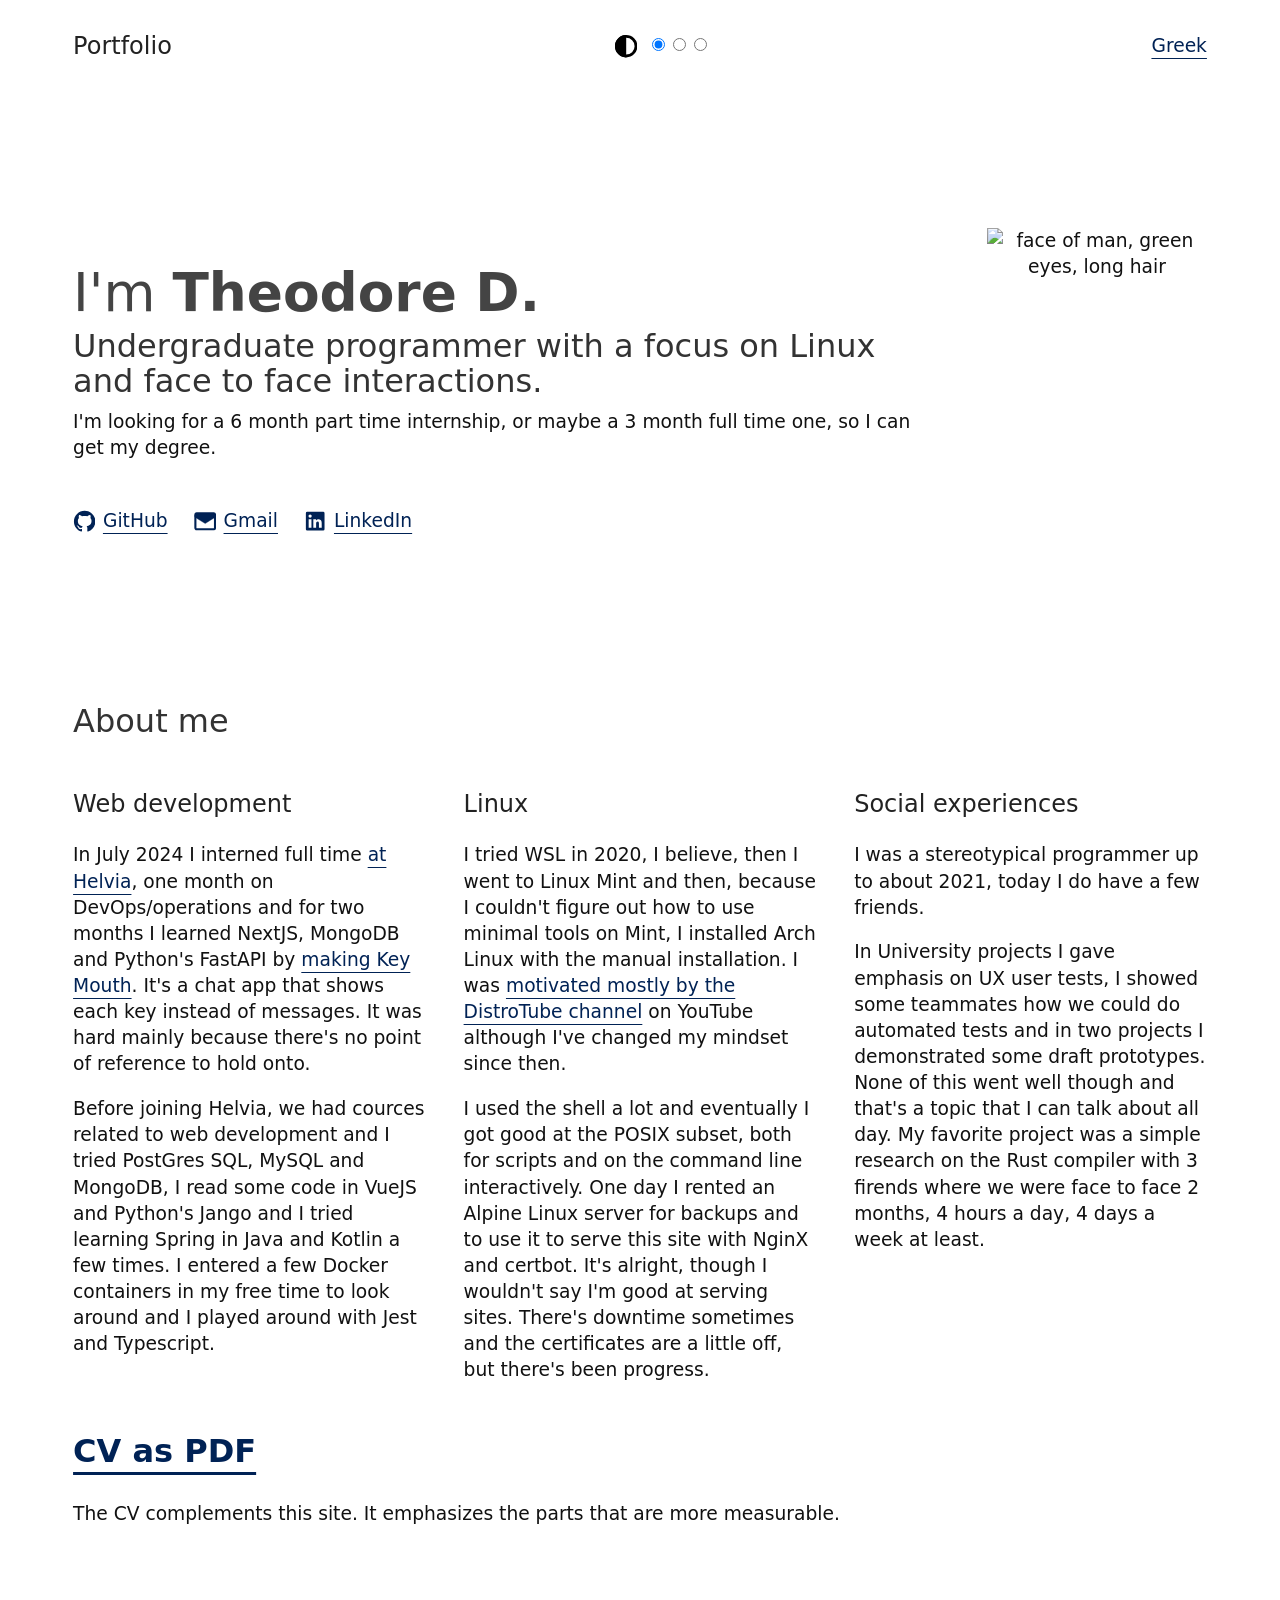
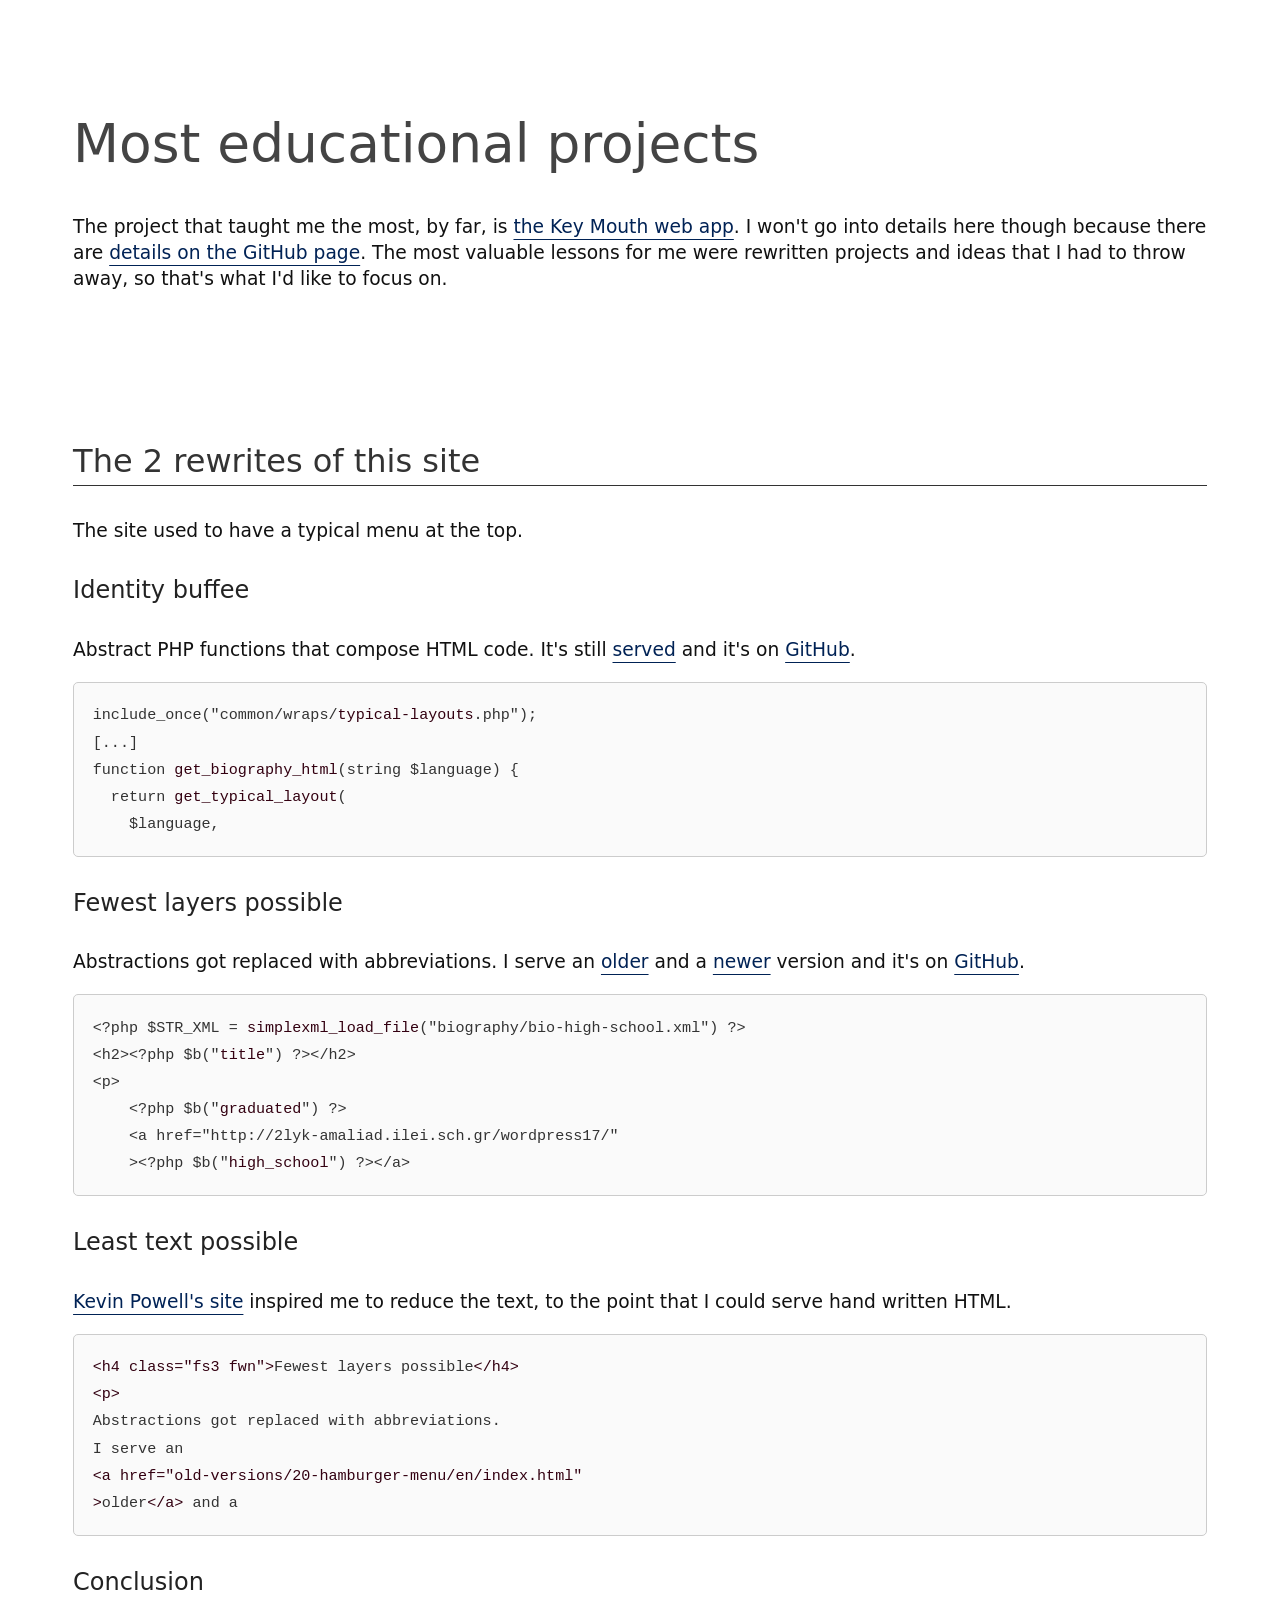
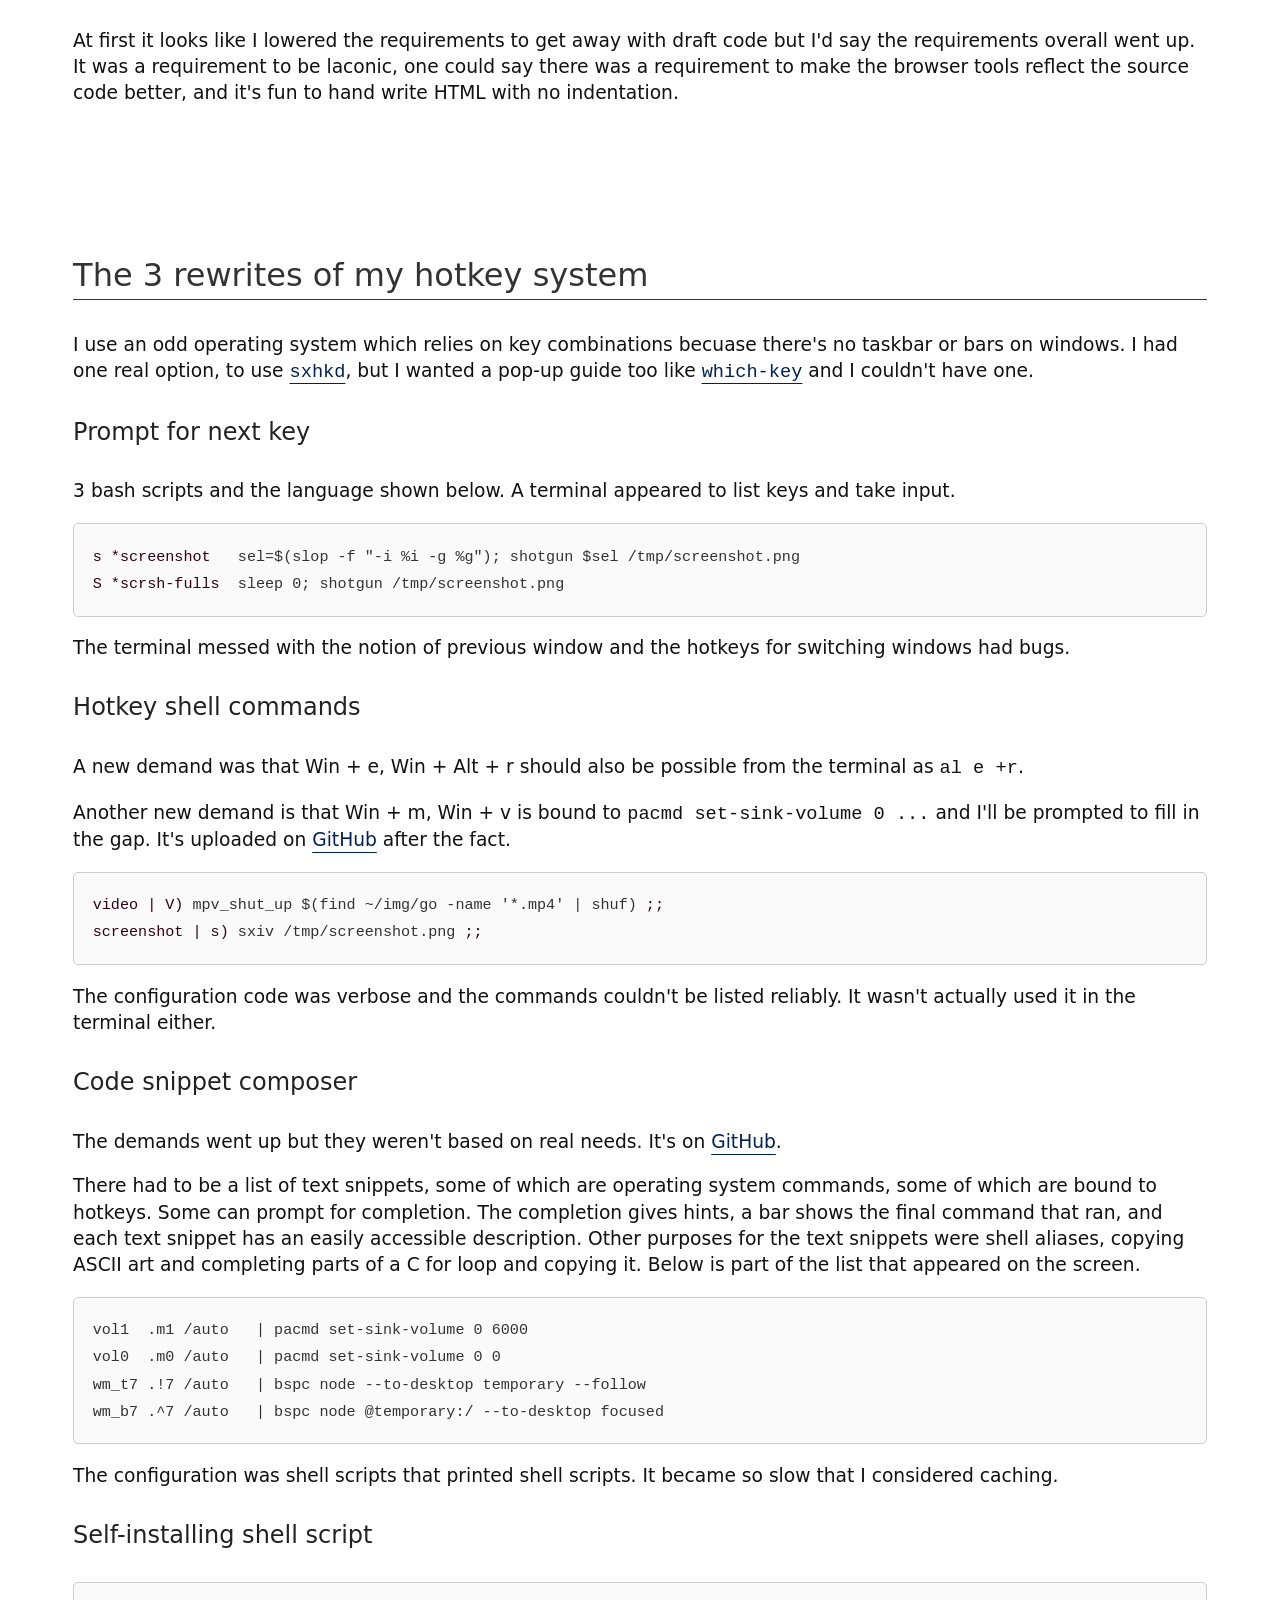
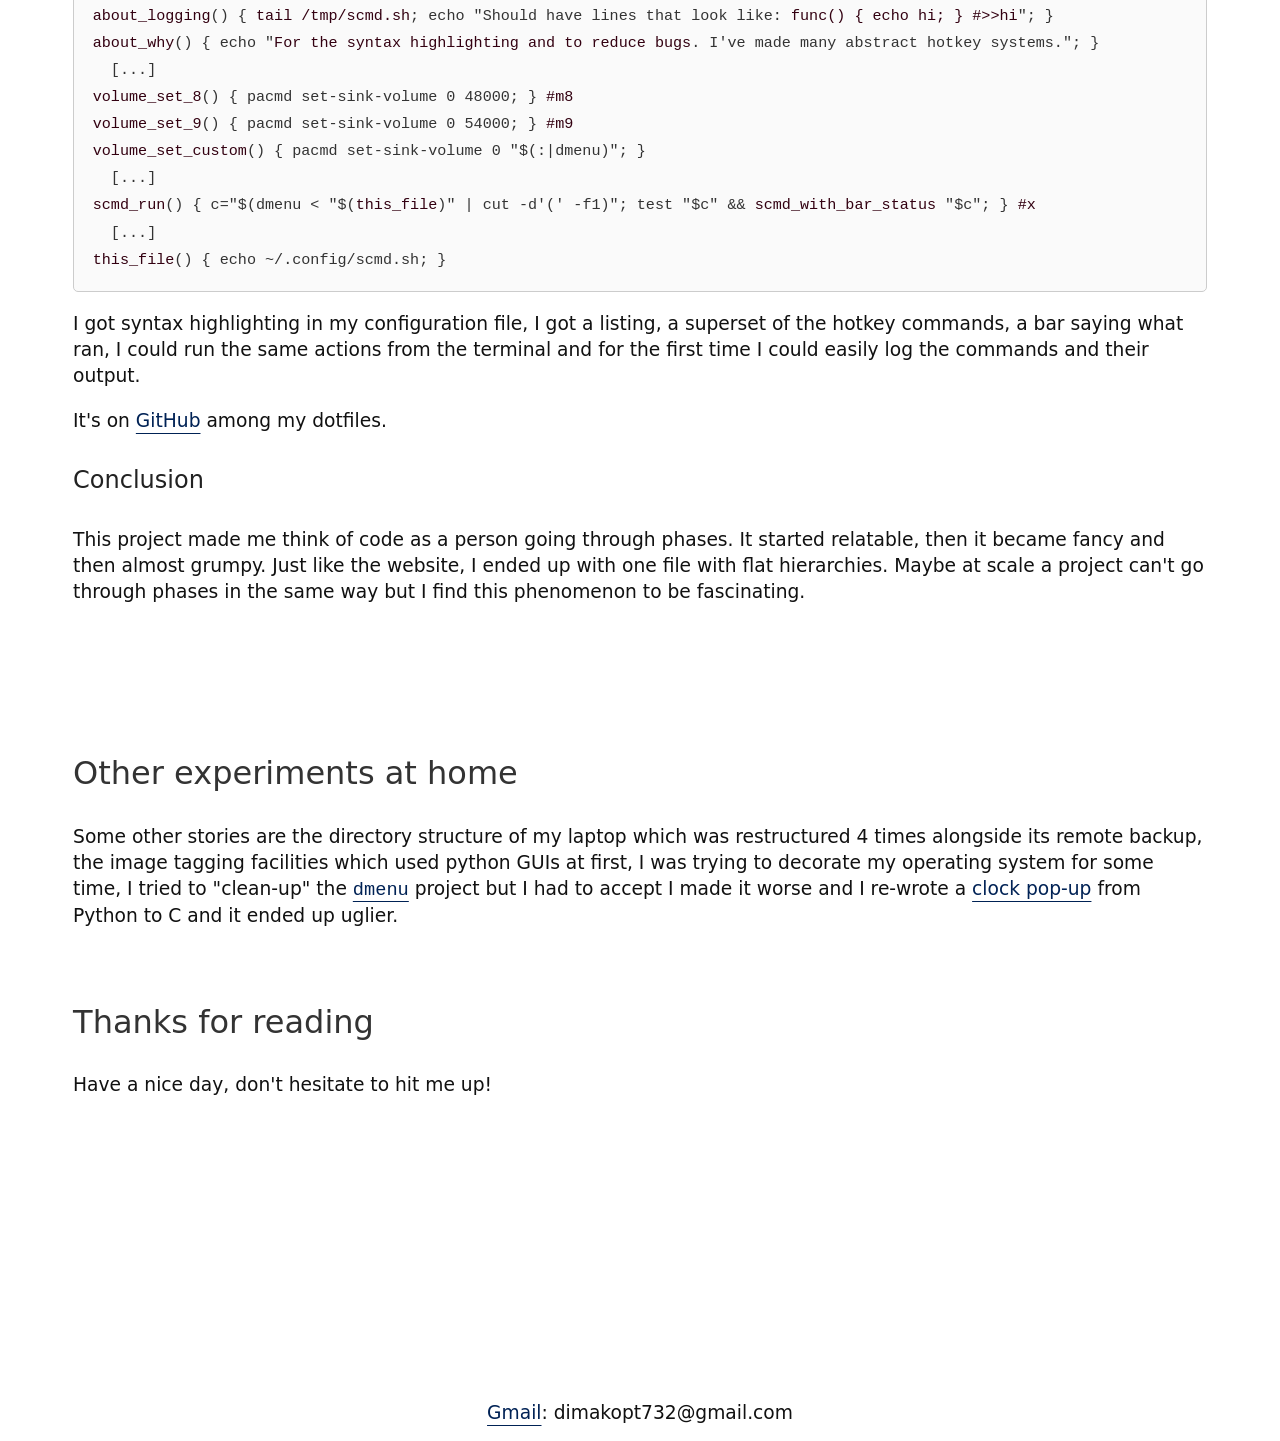
==== index.html @ fb4aef75 "dark theme is gray again" ====
<!DOCTYPE HTML>
<html lang="en">
<head>
<title>Theodoros Dimakopoulos</title>
<meta name="description" content="Biography and portfolio overview, for employers">
<meta name="viewport" content="width=device-width, initial-scale=1">
<meta charset="UTF-8">
<meta name="robots" content="index, follow">
<link rel="icon" href="favicon.ico">
<script>
function initColorScheme() {
    const prefersDark = window.matchMedia('(prefers-color-scheme: dark)').matches;
    const prefersContr = window.matchMedia('(prefers-contrast: more)').matches;
    const preferredNow = prefersDark ? (prefersContr ? "contr" : "dark") : "light";

    const lastPreferred = localStorage.getItem("portfolioColorSchemeLastPreferred");
    const last = localStorage.getItem("portfolioColorSchemeLastUsed")
    localStorage.setItem("portfolioColorSchemeLastPreferred", preferredNow);

    if (lastPreferred === preferredNow && last)
        setColorScheme(last);
    else
        setColorScheme(preferredNow);
}

initColorScheme();

function setColorScheme(value) {
    const binary = value === "contr" ? "dark" : value;
    document.querySelector("html").style.colorScheme = binary;
    document.querySelector("html").setAttribute("data-sch", value);
    localStorage.setItem("portfolioColorSchemeLastUsed", value);
}
</script>
<style>
:root { color-scheme: light dark; }

[data-sch=light] .bg { background-color: #fff; }
[data-sch=light] a { color: #025; }
[data-sch=light] a:visited { color: #302; }
[data-sch=light] .fs1 { color: #000; }
[data-sch=light] .fs2 { color: #111; }
[data-sch=light] .fs3 { color: #222; }
[data-sch=light] .fs4 { color: #333; }
[data-sch=light] .fs5 { color: #444; }

[data-sch=contr] .bg { background-color: #000; }
[data-sch=contr] a { color: #ff0; }
[data-sch=contr] a:visited { color: #ffa; }

.bg { background-color: #333; }
a { color: #bcf; }
a:visited { color: #dcd; }
.fs1 { color: #eee; }
.fs2 { color: #ddd; }
.fs3 { color: #ccc; }
.fs4 { color: #bbb; }
.fs5 { color: #bbb; }

[data-sch=light] .code1 b { color: #301; }
[data-sch=light] .code1 {
    background-color: #fafafa;
    border: 1px solid #ccc;
    color: #333;
}

[data-sch=contr] .code1 b { color: #ff0; }
[data-sch=contr] .code1 {
    background-color: #000;
    border: 1px solid #777;
    color: #fff;
}

.code1 b { color: #da8; }
.code1 {
    background-color: #282828;
    border: 1px solid #444;
    color: #ccc;
}

body { font-family: system-ui,sans-serif; margin: 0; }
a { text-underline-offset: 0.3em; }
pre { overflow: scroll; padding: 1em; border-radius: 5px; }
pre > code { font-size: 0.4cm; }
pre b { font-weight: normal; }
code { font-family: source-code-pro-regular,monospace; }
pre b { font-family: source-code-pro-semibold,monospace; }
@font-face {
    font-family: source-code-pro-regular;
    src: url(r/source-code-pro-regular.otf);
}
@font-face {
    font-family: source-code-pro-semibold;
    src: url(r/source-code-pro-semibold.otf);
}
.ls1 { display: flex; flex-wrap: wrap; column-gap: 1.4em; padding: 0; }
.ls1 > li { list-style: none; }
.ls1 > li > a { display: flex; align-items: center; gap: 0.4em; padding: 1em 0; }
fieldset { border: none; padding: 0; margin: 0; }
fieldset legend { float: left; }
fieldset label, fieldset input { padding: 1em 0; cursor: pointer; }
.column { margin: 0 auto; max-width: 30cm; padding: 0 1rem; }
.fs1 { font-size: 12pt; line-height: 1.4em; }
.fs2 { font-size: 14pt; line-height: 1.4em; }
.fs3 { font-size: 18pt; line-height: 1.2em; }
.fs4 { font-size: 24pt; line-height: 1.1em; }
.fs5 { font-size: 32pt; line-height: 1em; }
.fwn { font-weight: normal; }
.picstretch { display: block; text-align: center; }
.flex { display: flex; }
.w100p { width: min(12cm, 100%); }
.flexac { display: flex; align-items: center; }
.flexjc { display: flex; justify-content: center; }
.flexw { flex-wrap: wrap; }
.spc { justify-content: space-between; }
.m20 { margin: 0.6rem 0; }
.m30 { margin: 1rem 0; }
.ml2 { margin-left: 0.2em; }
.ml3 { margin-left: 0.5em; }
.ml4 { margin-left: 1em; }
.ml5 { margin-left: 4em; }
.mt1 { margin-top: 1.4cm; }
.mt2 { margin-top: 1.8cm; }
.mt3 { margin-top: 2.2cm; }
.mt4 { margin-top: 2.6cm; }
.mt5 { margin-top: 3.0cm; }
.p20 { padding: 1rem 0; }
.p30 { padding: 2rem 0; }
.pl3 { padding-left: 1em; }
.pl4 { padding-left: 2em; }
.pt2 { padding-top: 1rem; }
.gap3 { column-gap: 1cm; }
.gap4 { column-gap: 2cm; }
@media (min-width: 20cm) {
    .wide-flex { display: flex; }
    .wide-fix-size { width: min(10cm, 40vw); }
    .wide-pb { padding-bottom: 1cm; }
    .fs5 { font-size: 40pt; line-height: 1em; }
    .mt1 { margin-top: 2cm; }
    .mt2 { margin-top: 3cm; }
    .mt3 { margin-top: 4cm; }
    .mt4 { margin-top: 5cm; }
    .mt5 { margin-top: 8cm; }
}
.cards1 {
    display: grid;
    grid-template-columns: repeat(auto-fit, minmax(min(100%, 8cm), 1fr));
}
.bdb2 { border-bottom: 1px solid; padding-bottom: 0.2em; }
</style>
</head>
<body class="bg fs2">
<header class="column flexac flexw gap3 spc pt2 wide-pb">
<h1 class="fs3 fwn">
Portfolio
</h1>
<fieldset class="fs1">
<legend class="flexac">
<svg
role="img"
aria-label="Theme"
width="1.4em"
height="1.4em"
viewBox="0 0 16 16"
version="1.1"
id="svg1">
<g>
<circle
style="fill:none;stroke:currentColor;stroke-width:2;stroke-linejoin:round"
cy="8" cx="8" r="7" />
<path
d="m 8,16 a 8,8 0 0 1 -6.9282032,-4 8,8 0 0 1 0,-8 A 8,8 0 0 1 8,0"
fill="currentColor"/>
</g>
</svg>
</legend>
<input
type="radio" name="theme" value="light" id="theme-light" title="Light theme" class="ml4"
><input
 type="radio" name="theme" value="dark" id="theme-dark" title="Dark theme"
 ><input
  type="radio" name="theme" value="contr" id="theme-contr" title="High contrast theme"
  >
<script>
  let q = "input[type=radio][name=theme]"
  const themeRadios = document.querySelectorAll(q);
  const sch = document.querySelector("html").getAttribute("data-sch");
  for (let r of themeRadios) {
      const v = r.getAttribute("value")
      if (v == sch) r.checked = true;
      r.onchange = function(_) {setColorScheme(v)}
  }
</script>
</fieldset>
<a class="p20" href="index-el.html">Greek</a>
</header>
<main class="column">
<div class="wide-flex gap4">
<section>
<h2 class="fs5 fwn m20 mt3">
I'm
<strong>Theodore D.</strong>
</h2>
<p class="fs4 m20">
Undergraduate programmer with a focus on
Linux and face to face interactions.
</p>
<p class="m20">
I'm looking for a 6 month part time internship,
or maybe a 3 month full time one,
so I can get my degree.
</p>
</section>
<picture class="picstretch mt2">
<source
srcset="r/face-512x512-lossless-1-compr-4.webp"
type="image/webp">
<img
class="w100p wide-fix-size"
src="r/face-512x512.png"
alt="face of man, green eyes, long hair"
>
</picture>
</div>
<ul class="fs2 ls1">

<li>
<a href="https://github.com/TheodoreAlenas/">
<svg
aria-hidden="true"
viewBox="0 0 24 24"
version="1.1"
width="1.2em"
height="1.2em"
fill="currentColor"
>
    <path d="M12.5.75C6.146.75 1 5.896 1 12.25c0 5.089 3.292 9.387 7.863 10.91.575.101.79-.244.79-.546 0-.273-.014-1.178-.014-2.142-2.889.532-3.636-.704-3.866-1.35-.13-.331-.69-1.352-1.18-1.625-.402-.216-.977-.748-.014-.762.906-.014 1.553.834 1.769 1.179 1.035 1.74 2.688 1.25 3.349.948.1-.747.402-1.25.733-1.538-2.559-.287-5.232-1.279-5.232-5.678 0-1.25.445-2.285 1.178-3.09-.115-.288-.517-1.467.115-3.048 0 0 .963-.302 3.163 1.179.92-.259 1.897-.388 2.875-.388.977 0 1.955.13 2.875.388 2.2-1.495 3.162-1.179 3.162-1.179.633 1.581.23 2.76.115 3.048.733.805 1.179 1.825 1.179 3.09 0 4.413-2.688 5.39-5.247 5.678.417.36.776 1.05.776 2.128 0 1.538-.014 2.774-.014 3.162 0 .302.216.662.79.547C20.709 21.637 24 17.324 24 12.25 24 5.896 18.854.75 12.5.75Z"></path>
</svg>
GitHub
</a>
</li>

<li>
<a href="mailto:dimakopt732@gmail.com">
<svg
aria-hidden="true"
viewBox="0 0 460.8 460.8"
width="1.2em"
height="1.2em"
>
<defs/>
<rect id="shape0" transform="translate(28.5495652173912, 66.1147826086956)" fill="none" stroke="currentColor" stroke-width="43.2" stroke-linecap="square" stroke-linejoin="bevel" width="403.700869565217" height="330.073043478261" rx="25.6488771266541" ry="33.3384813145267"/><path id="shape1" transform="translate(20.0347826086957, 77.1339130434782)" fill="currentColor" fill-rule="evenodd" stroke="currentColor" stroke-width="7.2" stroke-linecap="square" stroke-linejoin="bevel" d="M1.50261 72.0311L210.365 202.852L417.224 70.4421L417.725 21.1856L394.685 0L26.0452 0L0 19.5967Z"/>
</svg>
Gmail
</a>
</li>

<li>
<a href="https://www.linkedin.com/in/theodoros-dimakopoulos-726ba1289/">
<svg
aria-hidden="true"
viewBox="0 0 24 24"
fill="currentColor"
width="1.2em"
height="1.2em"
>
<path d="M20.5 2h-17A1.5 1.5 0 002 3.5v17A1.5 1.5 0 003.5 22h17a1.5 1.5 0 001.5-1.5v-17A1.5 1.5 0 0020.5 2zM8 19H5v-9h3zM6.5 8.25A1.75 1.75 0 118.3 6.5a1.78 1.78 0 01-1.8 1.75zM19 19h-3v-4.74c0-1.42-.6-1.93-1.38-1.93A1.74 1.74 0 0013 14.19a.66.66 0 000 .14V19h-3v-9h2.9v1.3a3.11 3.11 0 012.7-1.4c1.55 0 3.36.86 3.36 3.66z"></path>
</svg>
LinkedIn
</a>
</li>

</ul>
<h2 class="mt3 fs4 fwn"
>About me</h2>
<div class="cards1 gap3">
<section>
<h3 class="fs3 fwn">Web development</h3>
<p>
In July 2024 I interned full time
<a href="https://helvia.ai/">
at Helvia</a>,
one month on DevOps/operations and for two months
I learned NextJS, MongoDB and Python's FastAPI by
<a href="https://theodoros-d-alenas.site/key-mouth/"
>making Key Mouth</a>.
It's a chat app that shows each key instead of messages.
It was hard mainly because there's no point of reference to hold onto.
</p>
<p>
Before joining Helvia, we had cources related to web development and
I tried PostGres SQL, MySQL and MongoDB,
I read some code in VueJS and Python's Jango and
I tried learning Spring in Java and Kotlin a few times.
I entered a few Docker containers in my free time to look around
and I played around with Jest and Typescript.
</p>
</section>
<section>
<h3 class="fs3 fwn">Linux</h3>
<p>
I tried WSL in 2020, I believe,
then I went to Linux Mint and then,
because I couldn't figure out how to use minimal tools on Mint,
I installed Arch Linux with the manual installation.
I was
<a href="https://www.youtube.com/@DistroTube"
>motivated mostly by the DistroTube channel</a>
on YouTube
although I've changed my mindset since then.
</p>
<p>
I used the shell a lot and eventually I got good at
the POSIX subset, both for scripts and on the command line interactively.
One day I rented an Alpine Linux server
for backups and to use it to serve this site with NginX and certbot.
It's alright, though I wouldn't say I'm good at serving sites.
There's downtime sometimes and
the certificates are a little off,
but there's been progress.
</p>
</section>
<section>
<h3 class="fs3 fwn">Social experiences</h3>
<p>
I was a stereotypical programmer up to about 2021,
today I do have a few friends.
</p>
<p>
In University projects
I gave emphasis on UX user tests,
I showed some teammates how we could do automated tests
and in two projects I demonstrated some draft prototypes.
None of this went well though and that's a topic that
I can talk about all day.
My favorite project was a simple research on the Rust compiler
with 3 firends where we were face to face
2 months, 4 hours a day, 4 days a week at least.
</p>
</section>
</div>

<h3 class="fs4 fwn">
<a href="r/cv-2024-10-10.pdf" style="font-weight: bold"
>CV as PDF</a>
</h3>
<p>
The CV complements this site.
It emphasizes the parts that are more measurable.
</p>


<h2 class="fs5 fwn mt4">Most educational projects</h2>
<p>
The project that taught me the most, by far, is
<a href="https://theodoros-d-alenas.site/key-mouth/"
>the Key Mouth web app</a>.
I won't go into details here though because there are
<a href="https://github.com/TheodoreAlenas/key-mouth"
>details on the GitHub page</a>.
The most valuable lessons for me were rewritten projects
and ideas that I had to throw away, so that's what I'd like to focus on.
</p>
<h3 class="fs4 fwn bdb2 mt3">The 2 rewrites of this site</h3>
<p>
The site used to have a typical menu at the top.
</p>
<h4 class="fs3 fwn">Identity buffee</h4>
<p>
Abstract PHP functions that compose HTML code.
It's still <a href="old-versions/13-before-abandoning/en/index.html"
>served</a> and it's on
<a href="https://github.com/TheodoreAlenas/personal-website-1/"
>GitHub</a>.
</p>
<pre class="code1"><code>include_once(&quot;common/wraps/<b>typical-layouts</b>.php&quot;);
[...]
function <b>get_biography_html</b>(string $language) &lbrace;
  return <b>get_typical_layout</b>&lpar;
    $language,</code></pre>

<h4 class="fs3 fwn">Fewest layers possible</h4>
<p>
Abstractions got replaced with abbreviations.
I serve an
<a href="old-versions/20-hamburger-menu/en/index.html"
>older</a> and a
<a href="old-versions/21-blue-mountains-many-themes/en/index.html"
>newer</a> version
and it's on
<a href="https://github.com/TheodoreAlenas/personal-website-2/"
>GitHub</a>.
</p>
<pre class="code1"><code>&lt;?php $STR_XML = <b>simplexml_load_file</b>(&quot;biography/bio-high-school.xml&quot;) ?&gt;
&lt;h2&gt;&lt;?php $b(&quot;<b>title</b>&quot;) ?&gt;&lt;/h2&gt;
&lt;p&gt;
    &lt;?php $b(&quot;<b>graduated</b>&quot;) ?&gt;
    &lt;a href=&quot;http://2lyk-amaliad.ilei.sch.gr/wordpress17/&quot;
    &gt;&lt;?php $b(&quot;<b>high_school</b>&quot;) ?&gt;&lt;/a&gt;</code></pre>
<h4 class="fs3 fwn">Least text possible</h4>
<p>
<a href="https://www.kevinpowell.co/">Kevin Powell's site</a>
inspired me to reduce the text,
to the point that I could serve hand written HTML.
</p>
<pre class="code1"><code><b>&lt;h4 class=&quot;fs3 fwn&quot;&gt;</b>Fewest layers possible<b>&lt;/h4&gt;</b>
<b>&lt;p&gt;</b>
Abstractions got replaced with abbreviations.
I serve an
<b>&lt;a href=&quot;old-versions/20-hamburger-menu/en/index.html&quot;
&gt;</b>older<b>&lt;/a&gt;</b> and a</code></pre>
<h4 class="fs3 fwn">Conclusion</h4>
<p>
At first it looks like I lowered the requirements to get away with draft code
but I'd say the requirements overall went up.
It was a requirement to be laconic,
one could say there was a requirement to
make the browser tools reflect the source code better,
and it's fun to hand write HTML with no indentation.
</p>
<h3 class="fs4 fwn bdb2 mt3">The 3 rewrites of my hotkey system</h4>
<p>
I use an odd operating system which relies on key combinations
becuase there's no taskbar or bars on windows.
I had one real option, to use
<a href="https://github.com/baskerville/sxhkd"><code>sxhkd</code></a>,
but I wanted a pop-up guide too like
<a href="https://github.com/folke/which-key.nvim"><code>which-key</code></a>
and I couldn't have one.
</p>
<h4 class="fs3 fwn">Prompt for next key</h4>
<p>
3 bash scripts and the language shown below.
A terminal appeared to list keys and take input.
</p>
<pre class="code1"><code><b>s *screenshot</b>   sel=$(slop -f &quot;-i %i -g %g&quot;); shotgun $sel /tmp/screenshot.png
<b>S *scrsh-fulls</b>  sleep 0; shotgun /tmp/screenshot.png</code></pre>
<p>
The terminal messed with the notion of previous window
and the hotkeys for switching windows had bugs.
</p>
<h4 class="fs3 fwn">Hotkey shell commands</h4>
<p>
A new demand was that
Win + e, Win + Alt + r
should also be possible from the terminal as
<code>al e +r</code>.
</p>
<p>
Another new demand is that Win + m, Win + v
is bound to <code>pacmd set-sink-volume 0 ...</code>
and I'll be prompted to fill in the gap.
It's uploaded on
<a href="https://github.com/TheodoreAlenas/hotkey-system-2-alk"
>GitHub</a> after the fact.
</p>
<pre class="code1"><code><b>video | V)</b> mpv_shut_up $(find ~/img/go -name '*.mp4' | shuf) <b>;;</b>
<b>screenshot | s)</b> sxiv /tmp/screenshot.png <b>;;</b></code></pre>
<p>
The configuration code was verbose
and the commands couldn't be listed reliably.
It wasn't actually used it in the terminal either.
</p>
<h4 class="fs3 fwn">Code snippet composer</h4>
<p>
The demands went up
but they weren't based on real needs.
It's on
<a href="https://github.com/TheodoreAlenas/alsnip/blob/main/example-config/reset.sh"
>GitHub</a>.
</p>
<p>
There had to be a list of text snippets,
some of which are operating system commands,
some of which are bound to hotkeys.
Some can prompt for completion.
The completion gives hints,
a bar shows the final command that ran,
and each text snippet has an easily accessible description.
Other purposes for the text snippets were shell aliases,
copying ASCII art and
completing parts of a C for loop and copying it.
Below is part of the list that appeared on the screen.
</p>
<pre class="code1"><code>vol1  .m1 /auto   | pacmd set-sink-volume 0 6000
vol0  .m0 /auto   | pacmd set-sink-volume 0 0
wm_t7 .!7 /auto   | bspc node --to-desktop temporary --follow
wm_b7 .^7 /auto   | bspc node @temporary:/ --to-desktop focused</code></pre>
<p>
The configuration was shell scripts that printed shell scripts.
It became so slow that I considered caching.
</p>
<h4 class="fs3 fwn">Self-installing shell script</h4>
<pre class="code1"><code><b>about_logging</b>() { <b>tail /tmp/scmd.sh</b>; echo &quot;Should have lines that look like: <b>func() { echo hi; } #>>hi</b>&quot;; }
<b>about_why</b>() { echo &quot;<b>For the syntax highlighting and to reduce bugs</b>. I've made many abstract hotkey systems.&quot;; }
  [...]
<b>volume_set_8</b>() { pacmd set-sink-volume 0 48000; } <b>#m8</b>
<b>volume_set_9</b>() { pacmd set-sink-volume 0 54000; } <b>#m9</b>
<b>volume_set_custom</b>() { pacmd set-sink-volume 0 &quot;$(:|dmenu)&quot;; }
  [...]
<b>scmd_run</b>() &lbrace; c=&quot;$(dmenu &lt; &quot;$(<b>this_file</b>)&quot; | cut -d&#039;(&#039; -f1)&quot;; test &quot;$c&quot; &amp;&amp; <b>scmd_with_bar_status</b> &quot;$c&quot;; &rbrace; <b>#x</b>
  [...]
<b>this_file</b>() { echo ~/.config/scmd.sh; }</code></pre>
<p>
I got syntax highlighting in my configuration file,
I got a listing, a superset of the hotkey commands,
a bar saying what ran,
I could run the same actions from the terminal
and for the first time I could easily log the commands and their output.
</p>
<p>
It's on
<a href="https://github.com/TheodoreAlenas/dotfiles/blob/main/scmd.sh"
>GitHub</a>
among my dotfiles.
</p>
<h4 class="fs3 fwn">Conclusion</h4>
<p>
This project made me think of code as a person going through phases.
It started relatable, then it became fancy and then almost grumpy.
Just like the website, I ended up with one file with flat hierarchies.
Maybe at scale a project can't go through phases in the same way
but I find this phenomenon to be fascinating.
</p>
<h3 class="fs4 fwn mt3">Other experiments at home</h4>
<p>
Some other stories are
the directory structure of my laptop
which was restructured 4 times alongside its remote backup,
the image tagging facilities which used python GUIs at first,
I was trying to decorate my operating system for some time,
I tried to &quot;clean-up&quot; the
<a href="https://tools.suckless.org/dmenu/"><code>dmenu</code></a>
project but I had to accept I made it worse and I re-wrote a
<a href="https://github.com/TheodoreAlenas/"
>clock pop-up</a>
from Python to C and it ended up uglier.
</p>
<h3 class="fs4 fwn mt1">Thanks for reading</h3>
<p>
Have a nice day, don't hesitate to hit me up!
</p>
<p class="mt5" style="text-align: center">
<a href="mailto:dimakopt732@gmail.com"
>Gmail</a>: dimakopt732@gmail.com
</p>
</main>
</body>
</html>
<!--
    Copyright (c) 2024 Dimakopoulos Theodoros <dimakopt732@gmail.com>

    Permission is hereby granted, free of charge, to any person obtaining a copy
    of this software and associated documentation files (the "Software"), to deal
    in the Software without restriction, including without limitation the rights
    to use, copy, modify, merge, publish, distribute, sublicense, and/or sell
    copies of the Software, and to permit persons to whom the Software is
    furnished to do so, subject to the following conditions:

    The above copyright notice and this permission notice shall be included in all
    copies or substantial portions of the Software.

    THE SOFTWARE IS PROVIDED "AS IS", WITHOUT WARRANTY OF ANY KIND, EXPRESS OR
    IMPLIED, INCLUDING BUT NOT LIMITED TO THE WARRANTIES OF MERCHANTABILITY,
    FITNESS FOR A PARTICULAR PURPOSE AND NONINFRINGEMENT. IN NO EVENT SHALL THE
    AUTHORS OR COPYRIGHT HOLDERS BE LIABLE FOR ANY CLAIM, DAMAGES OR OTHER
    LIABILITY, WHETHER IN AN ACTION OF CONTRACT, TORT OR OTHERWISE, ARISING FROM,
    OUT OF OR IN CONNECTION WITH THE SOFTWARE OR THE USE OR OTHER DEALINGS IN THE
    SOFTWARE.
-->
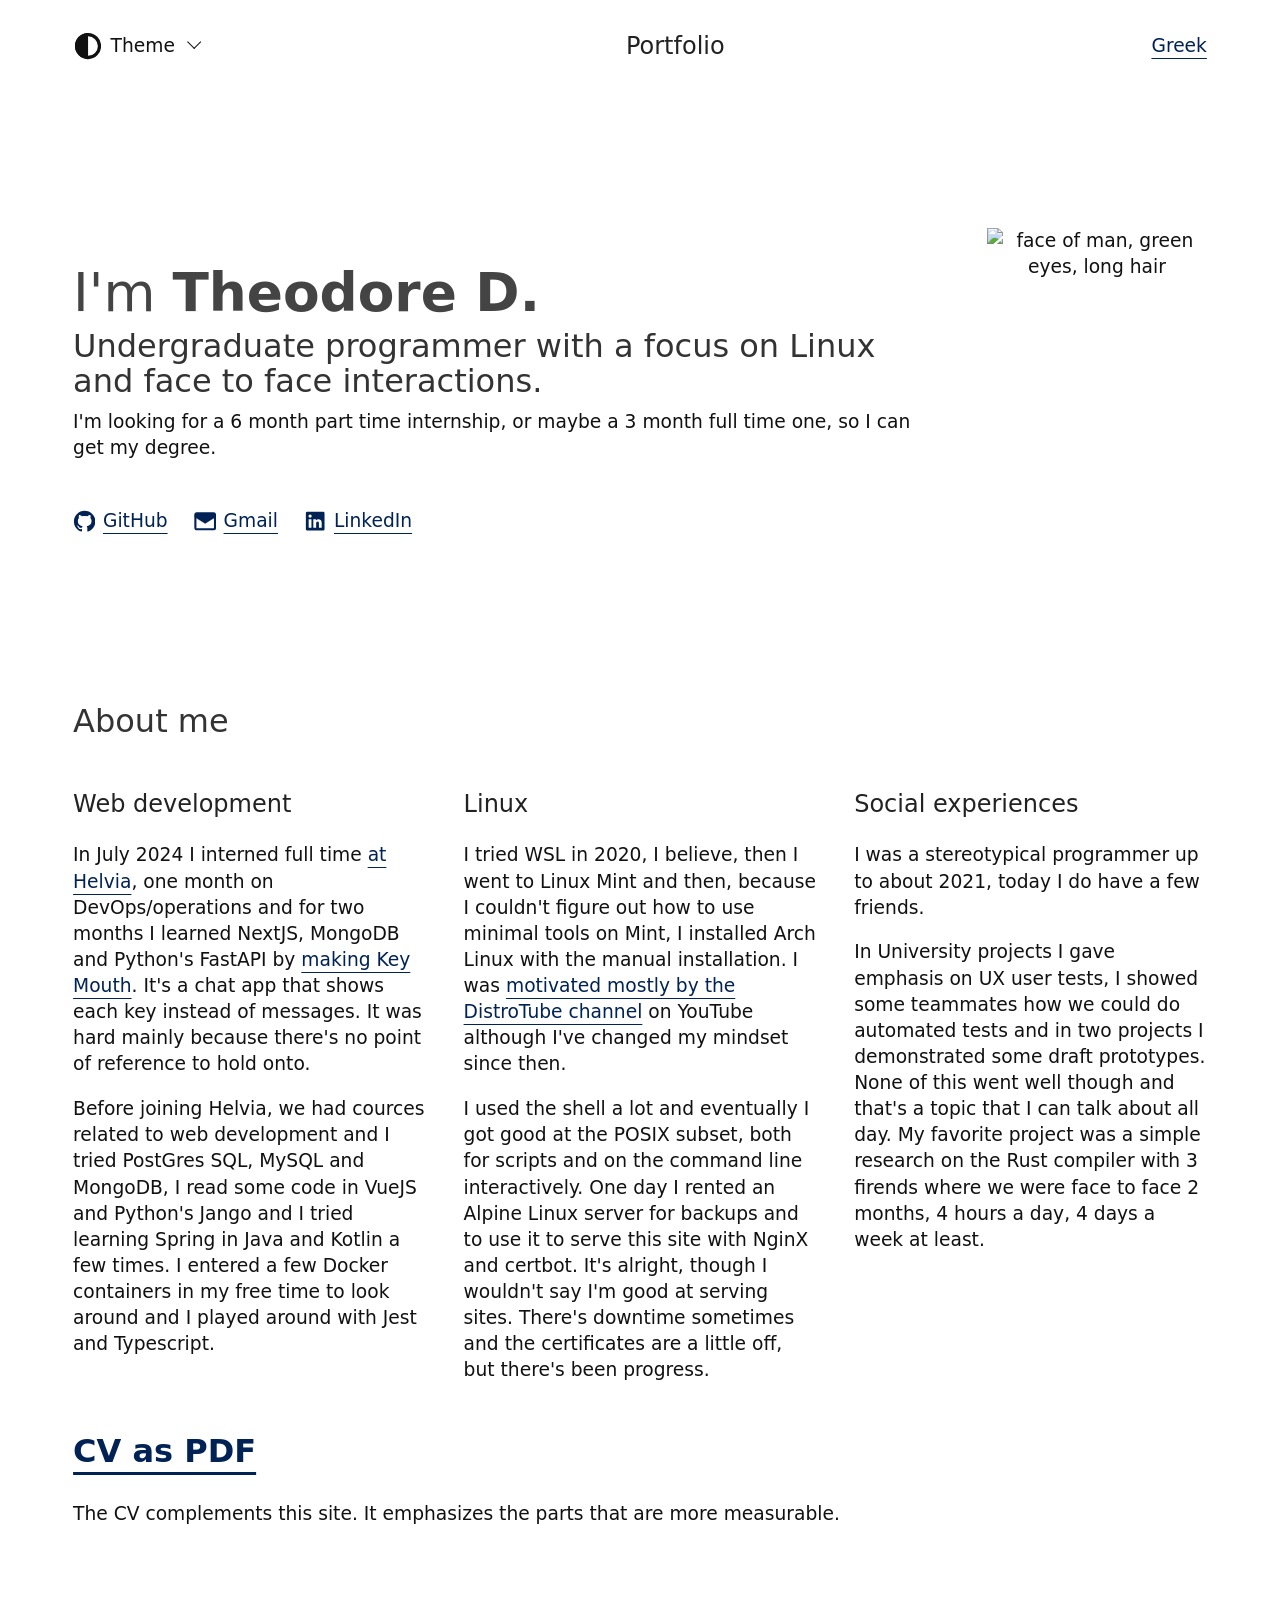
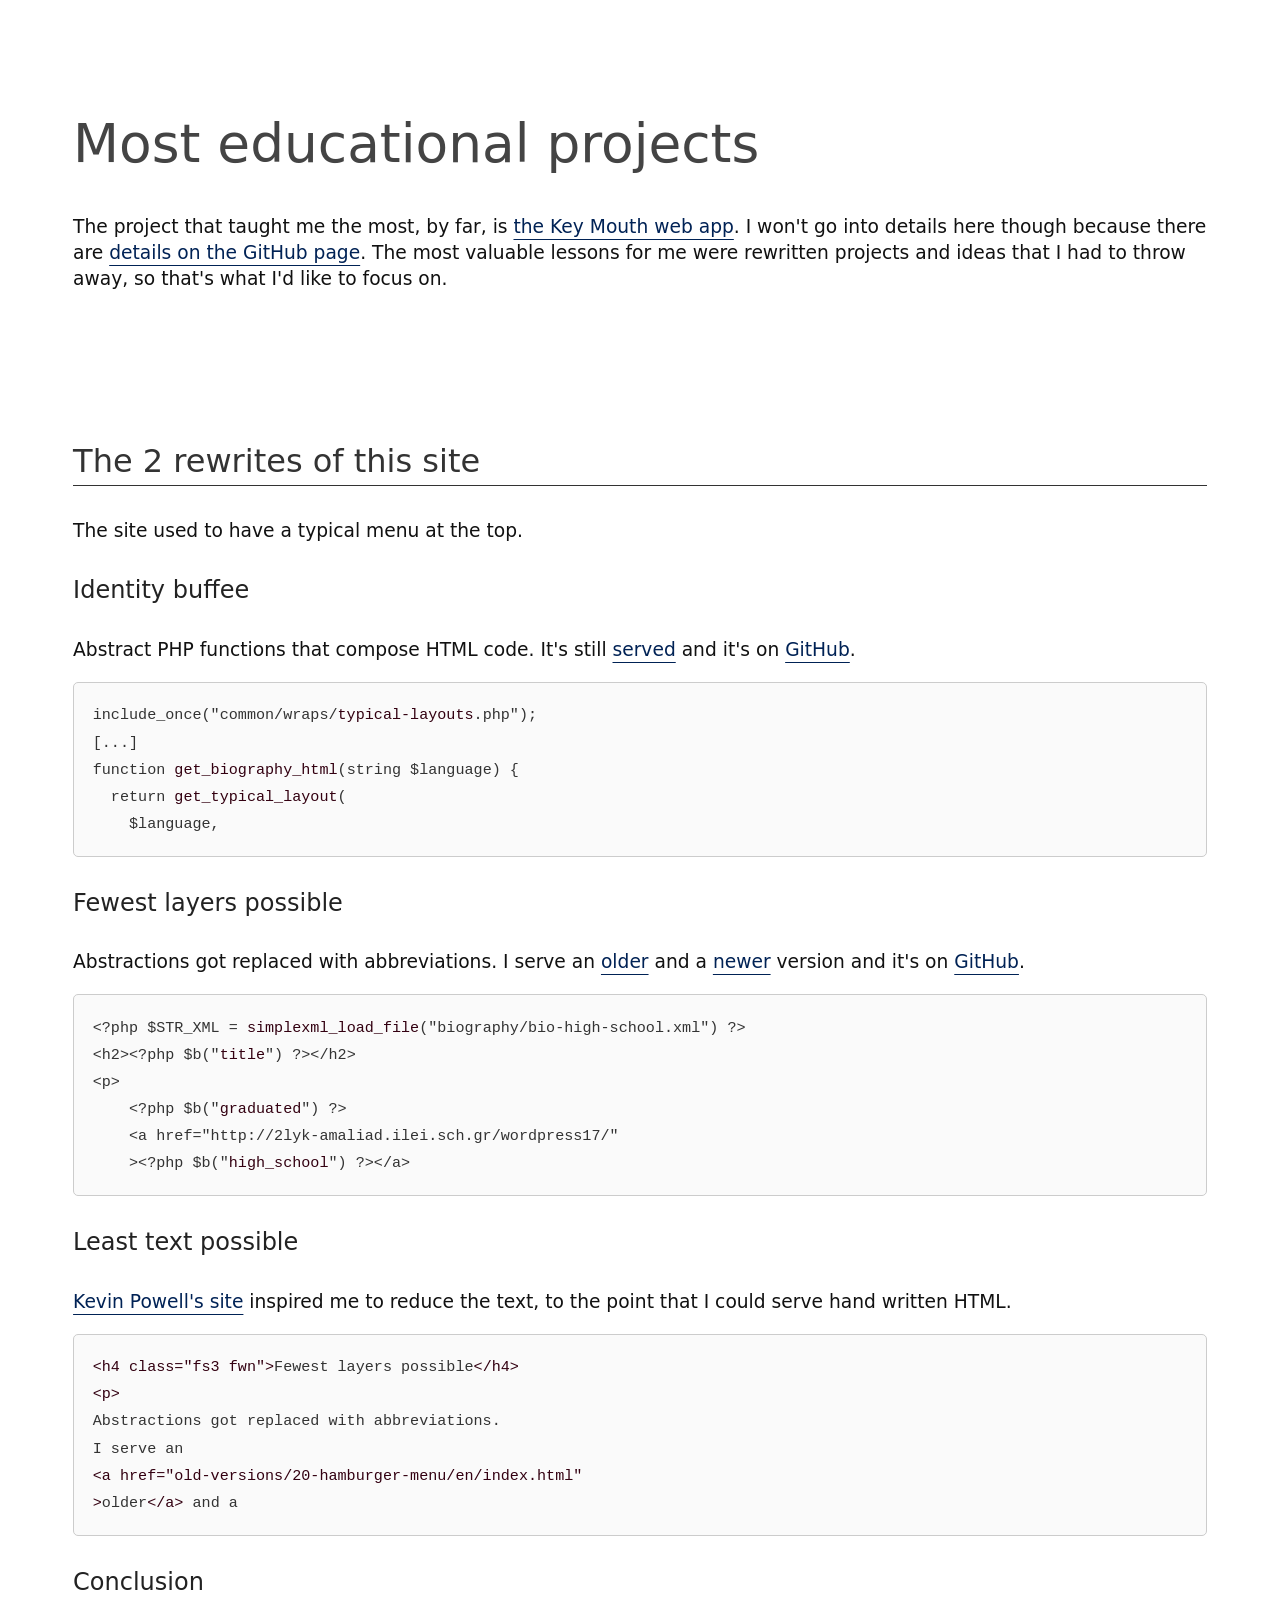
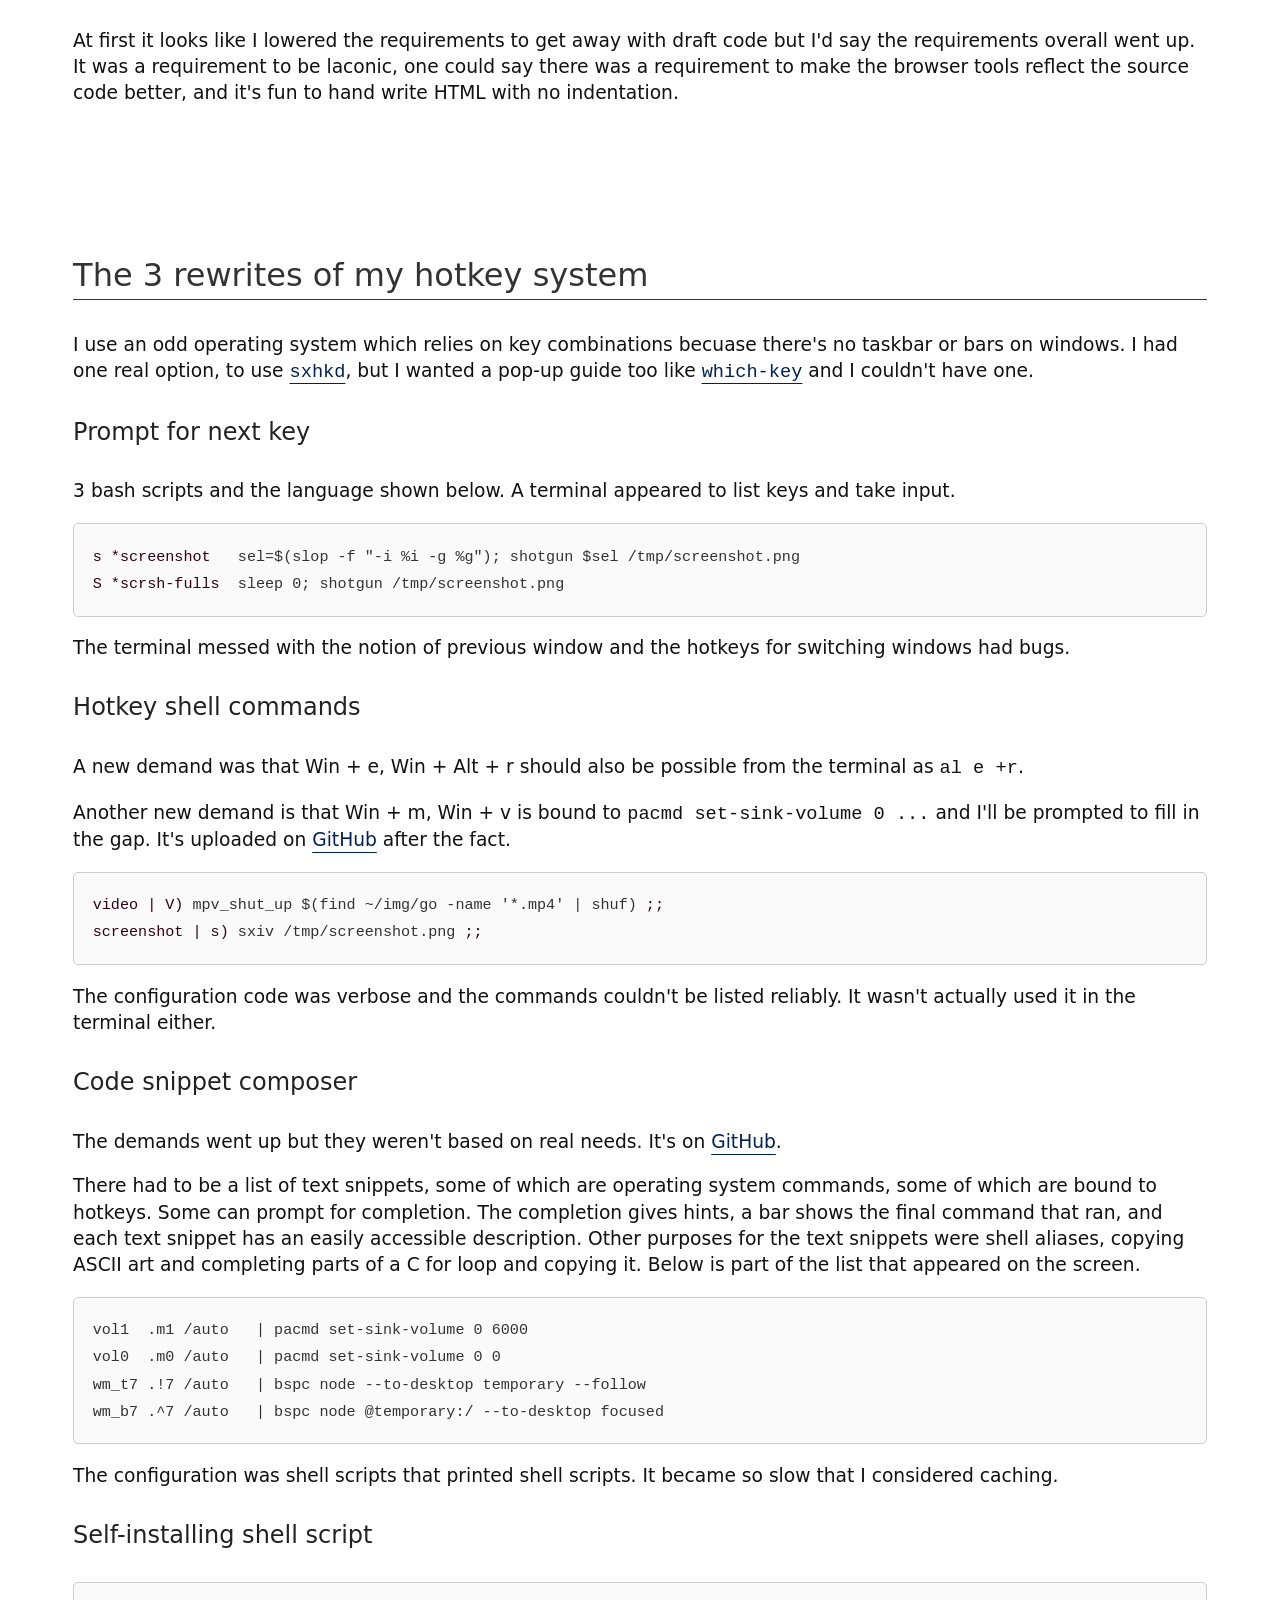
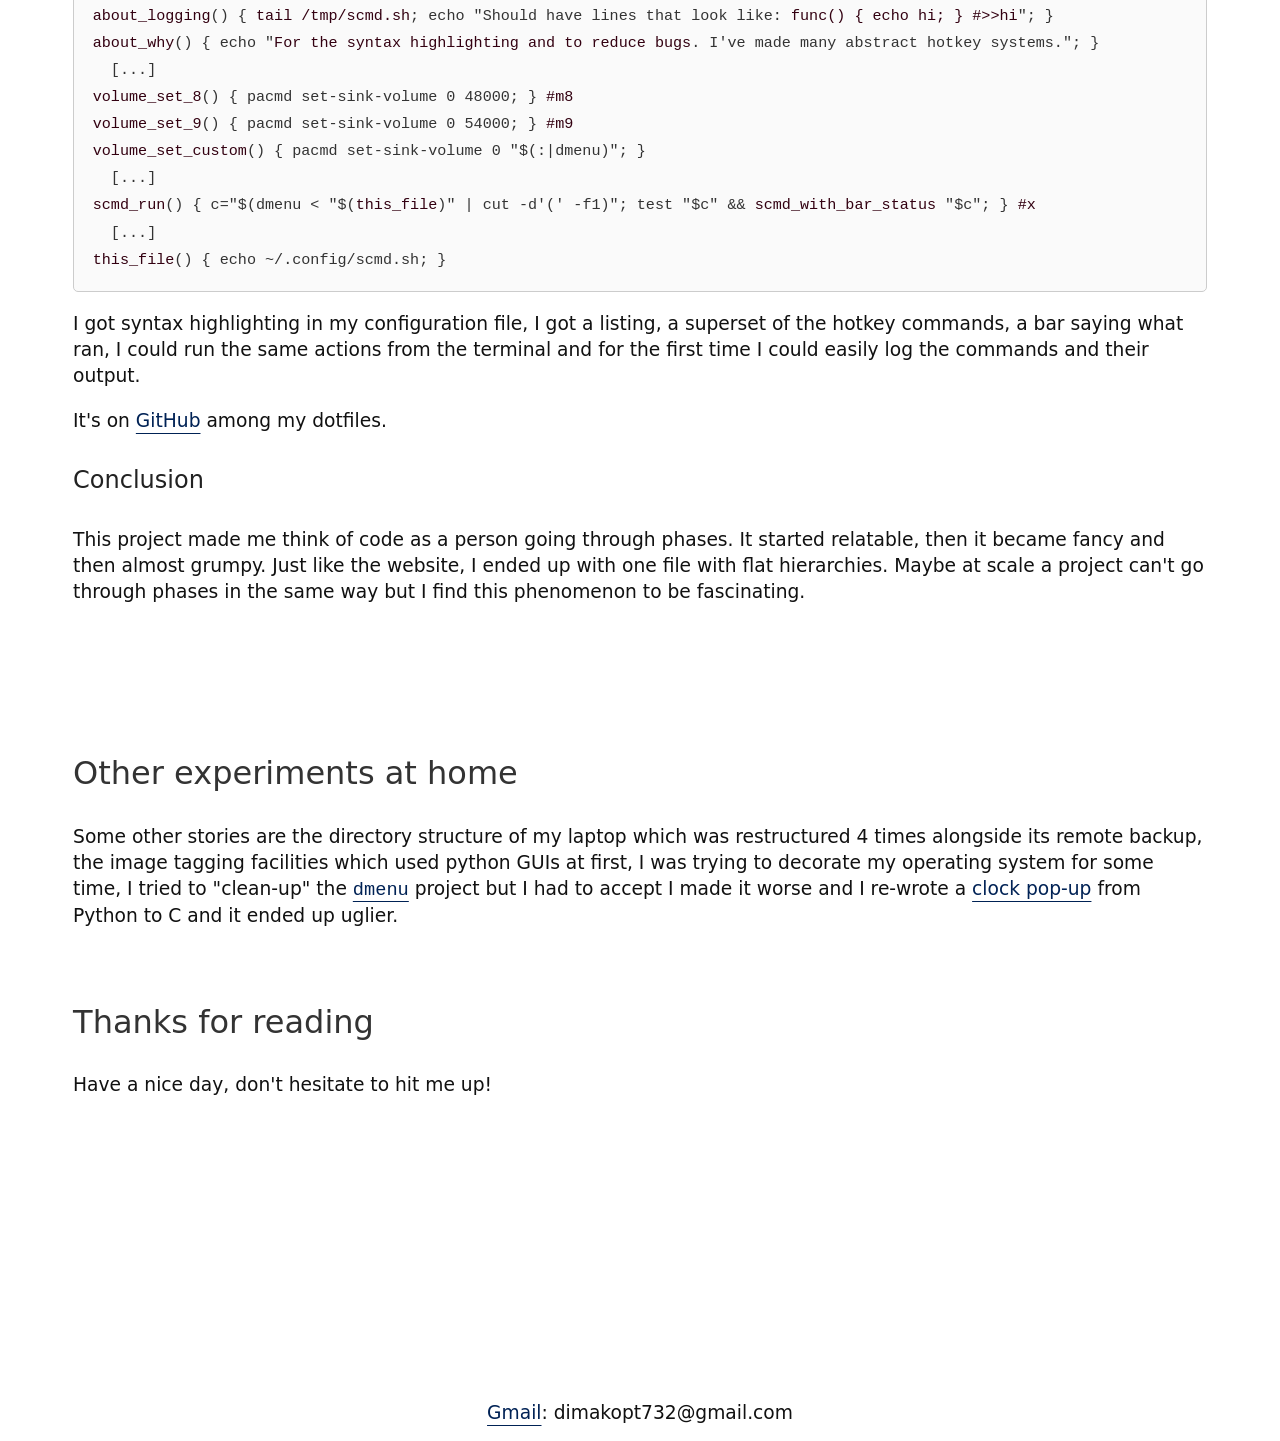
==== commit 1c55bbea: "theme modal box widget" ====
--- a/index.html
+++ b/index.html
@@ -93,13 +93,52 @@
     font-family: source-code-pro-semibold;
     src: url(r/source-code-pro-semibold.otf);
 }
+
 .ls1 { display: flex; flex-wrap: wrap; column-gap: 1.4em; padding: 0; }
 .ls1 > li { list-style: none; }
 .ls1 > li > a { display: flex; align-items: center; gap: 0.4em; padding: 1em 0; }
-fieldset { border: none; padding: 0; margin: 0; }
-fieldset legend { float: left; }
-fieldset label, fieldset input { padding: 1em 0; cursor: pointer; }
+.ls2 { padding: 0; margin: 0.5em 0; list-style: none; }
 .column { margin: 0 auto; max-width: 30cm; padding: 0 1rem; }
+
+fieldset.modal {
+    border: none;
+    padding: 0;
+    margin: 0;
+    position: relative;
+    display: inline-block;
+}
+fieldset.modal > legend {
+    padding-right: 1.3em;
+    border-radius: 4px;
+    position: relative;
+    cursor: pointer;
+}
+fieldset.modal > legend::after {
+    content: "";
+    position: absolute;
+    top: 0.2em;
+    right: 0;
+    width: 0.5em;
+    height: 0.5em;
+    border-bottom: 1px solid;
+    border-right: 1px solid;
+    transform: rotate(45deg);
+}
+fieldset.modal:hover > legend::after {
+    border-bottom: 2px solid;
+    border-right: 2px solid;
+}
+fieldset.modal > .modal-box {
+    position: absolute;
+    top: -100vh;
+    left: -100vw;
+    width: max-content;
+}
+fieldset.modal:focus-within > .modal-box {
+    top: 0;
+    left: 0;
+}
+
 .fs1 { font-size: 12pt; line-height: 1.4em; }
 .fs2 { font-size: 14pt; line-height: 1.4em; }
 .fs3 { font-size: 18pt; line-height: 1.2em; }
@@ -151,14 +190,10 @@
 </head>
 <body class="bg fs2">
 <header class="column flexac flexw gap3 spc pt2 wide-pb">
-<h1 class="fs3 fwn">
-Portfolio
-</h1>
-<fieldset class="fs1">
-<legend class="flexac">
+<fieldset class="modal">
+<legend tabindex="0" class="flexac">
 <svg
-role="img"
-aria-label="Theme"
+aria-hidden="true"
 width="1.4em"
 height="1.4em"
 viewBox="0 0 16 16"
@@ -173,14 +208,30 @@
 fill="currentColor"/>
 </g>
 </svg>
+<span class="ml3">
+Theme
+</span>
 </legend>
-<input
-type="radio" name="theme" value="light" id="theme-light" title="Light theme" class="ml4"
-><input
- type="radio" name="theme" value="dark" id="theme-dark" title="Dark theme"
- ><input
-  type="radio" name="theme" value="contr" id="theme-contr" title="High contrast theme"
-  >
+<ul tabindex="0" class="modal-box bg ls2">
+<li>
+<label for="theme-light">
+<input type="radio" name="theme" value="light" id="theme-light">
+Light theme
+</label>
+</li>
+<li>
+<label for="theme-dark">
+<input type="radio" name="theme" value="dark" id="theme-dark">
+Dark theme
+</label>
+</li>
+<li>
+<label for="theme-contr">
+<input type="radio" name="theme" value="contr" id="theme-contr">
+High contrast dark
+</label>
+</li>
+</ul>
 <script>
   let q = "input[type=radio][name=theme]"
   const themeRadios = document.querySelectorAll(q);
@@ -192,6 +243,9 @@
   }
 </script>
 </fieldset>
+<h1 class="fs3 fwn">
+Portfolio
+</h1>
 <a class="p20" href="index-el.html">Greek</a>
 </header>
 <main class="column">
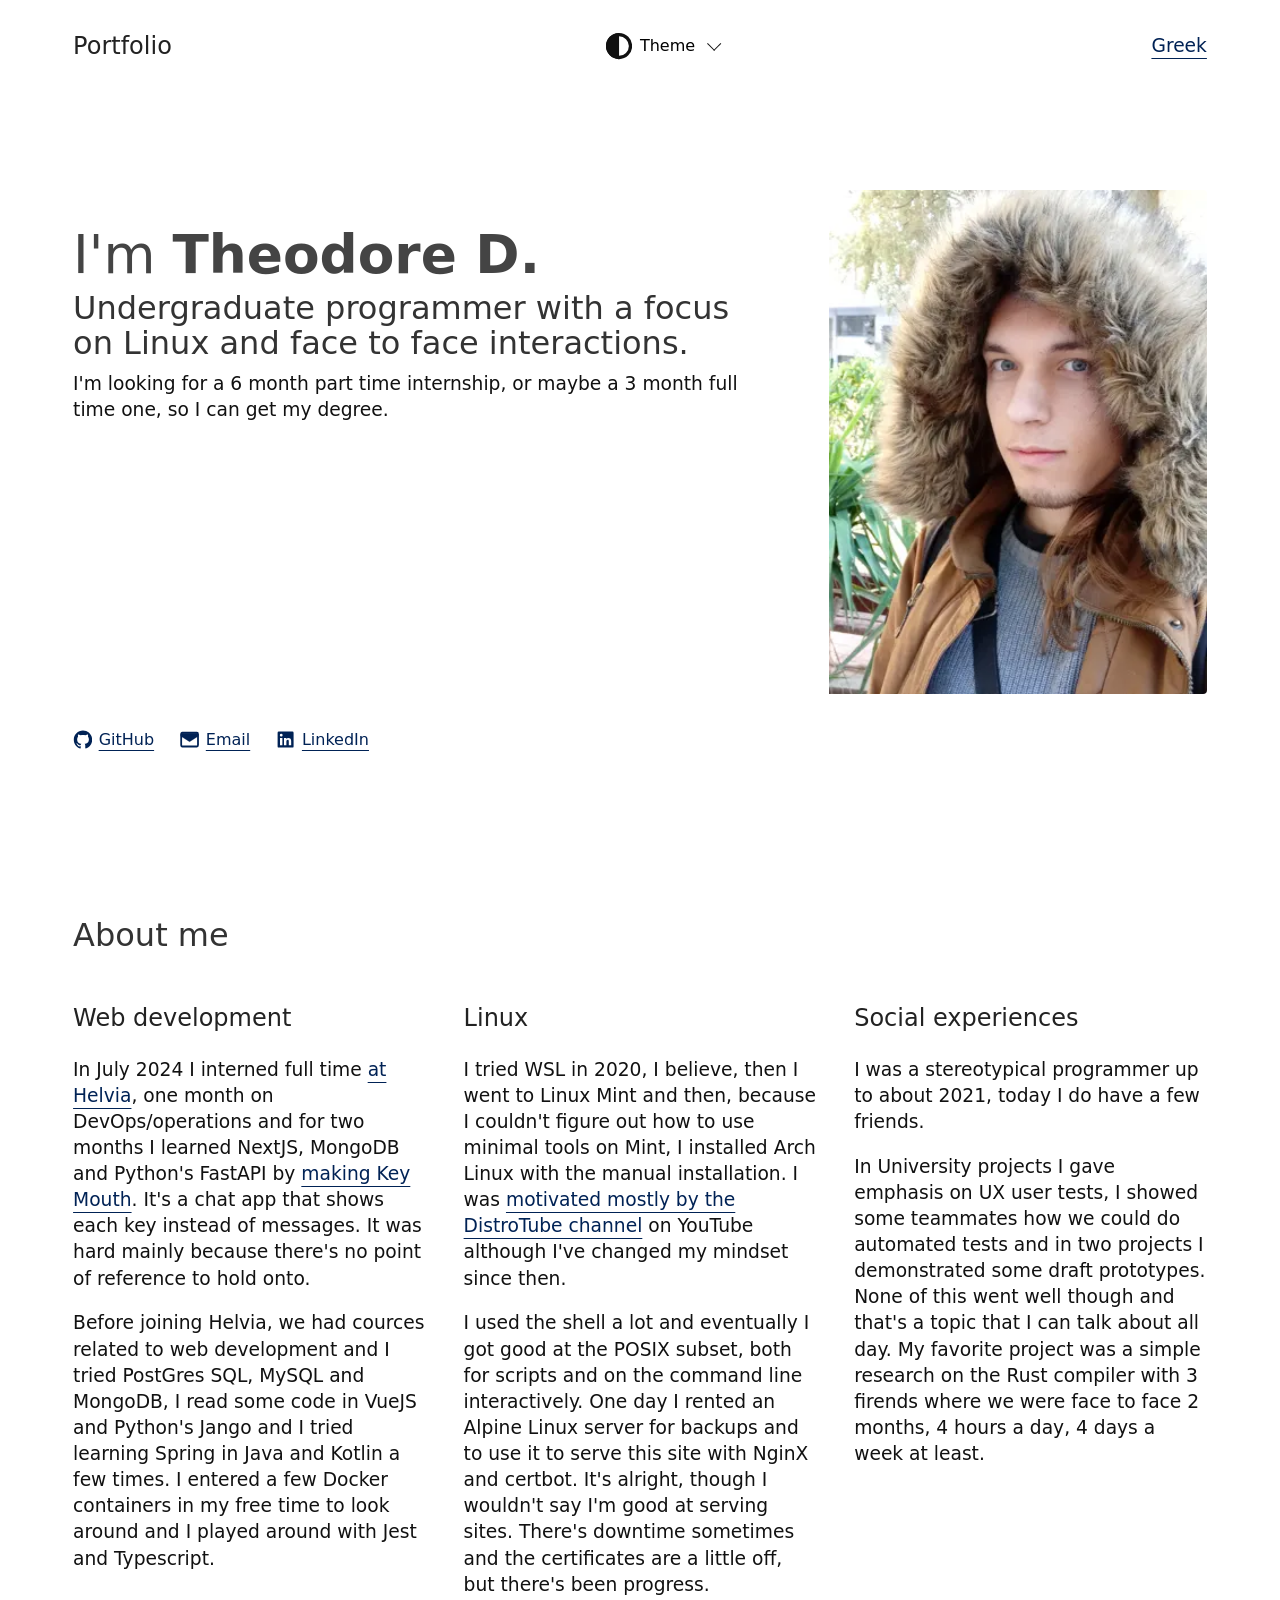
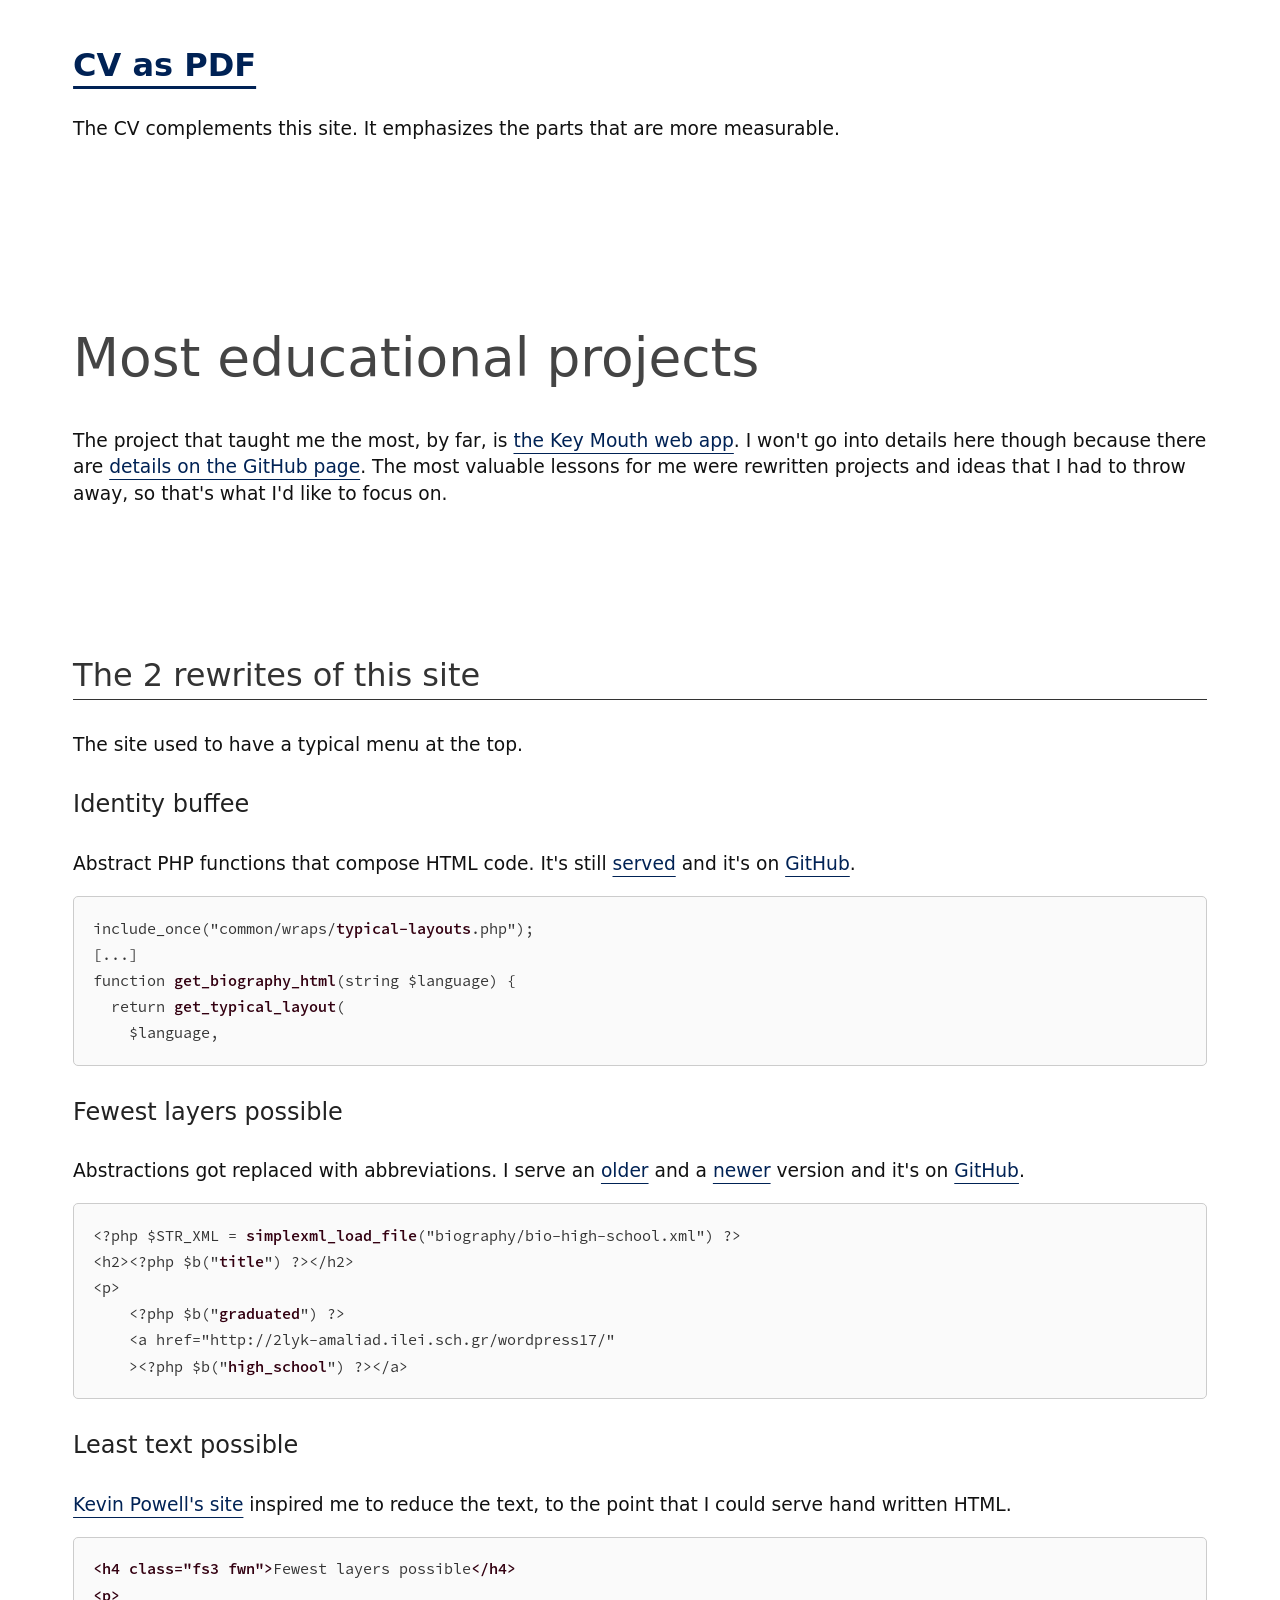
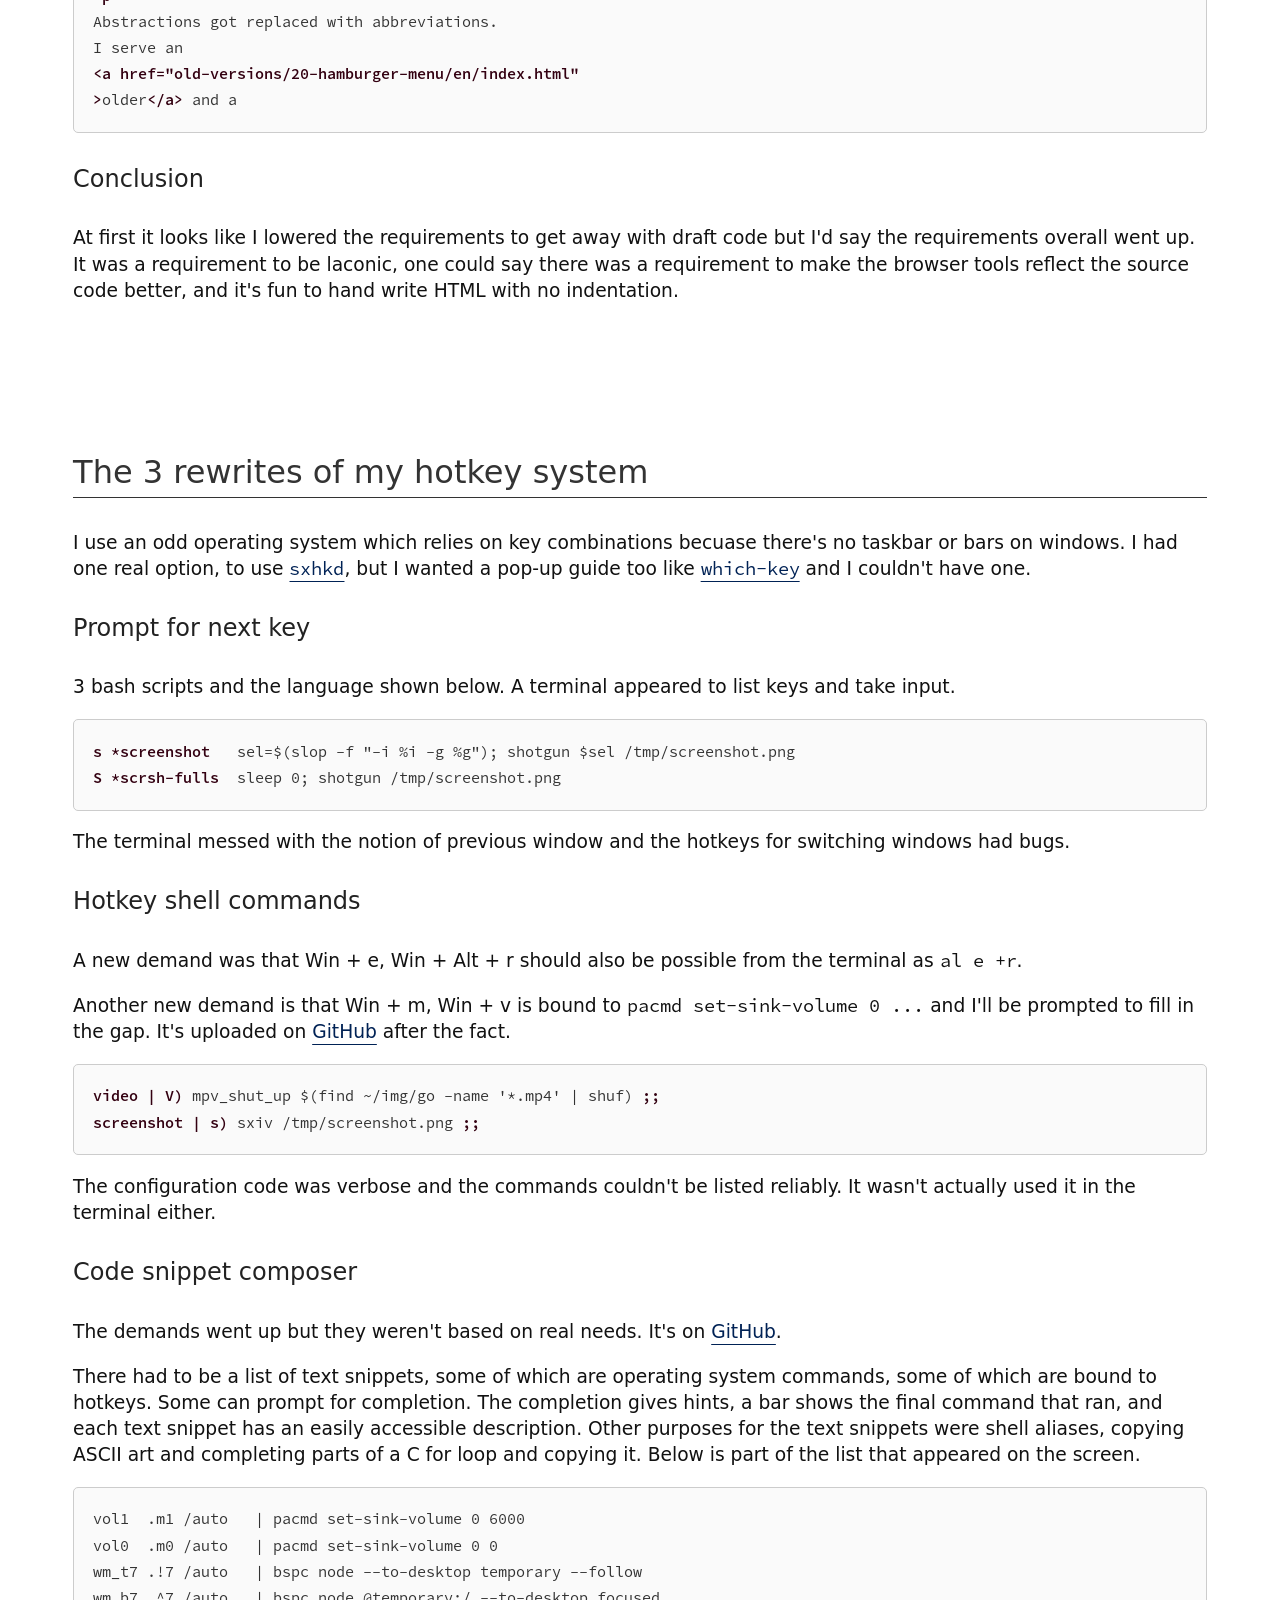
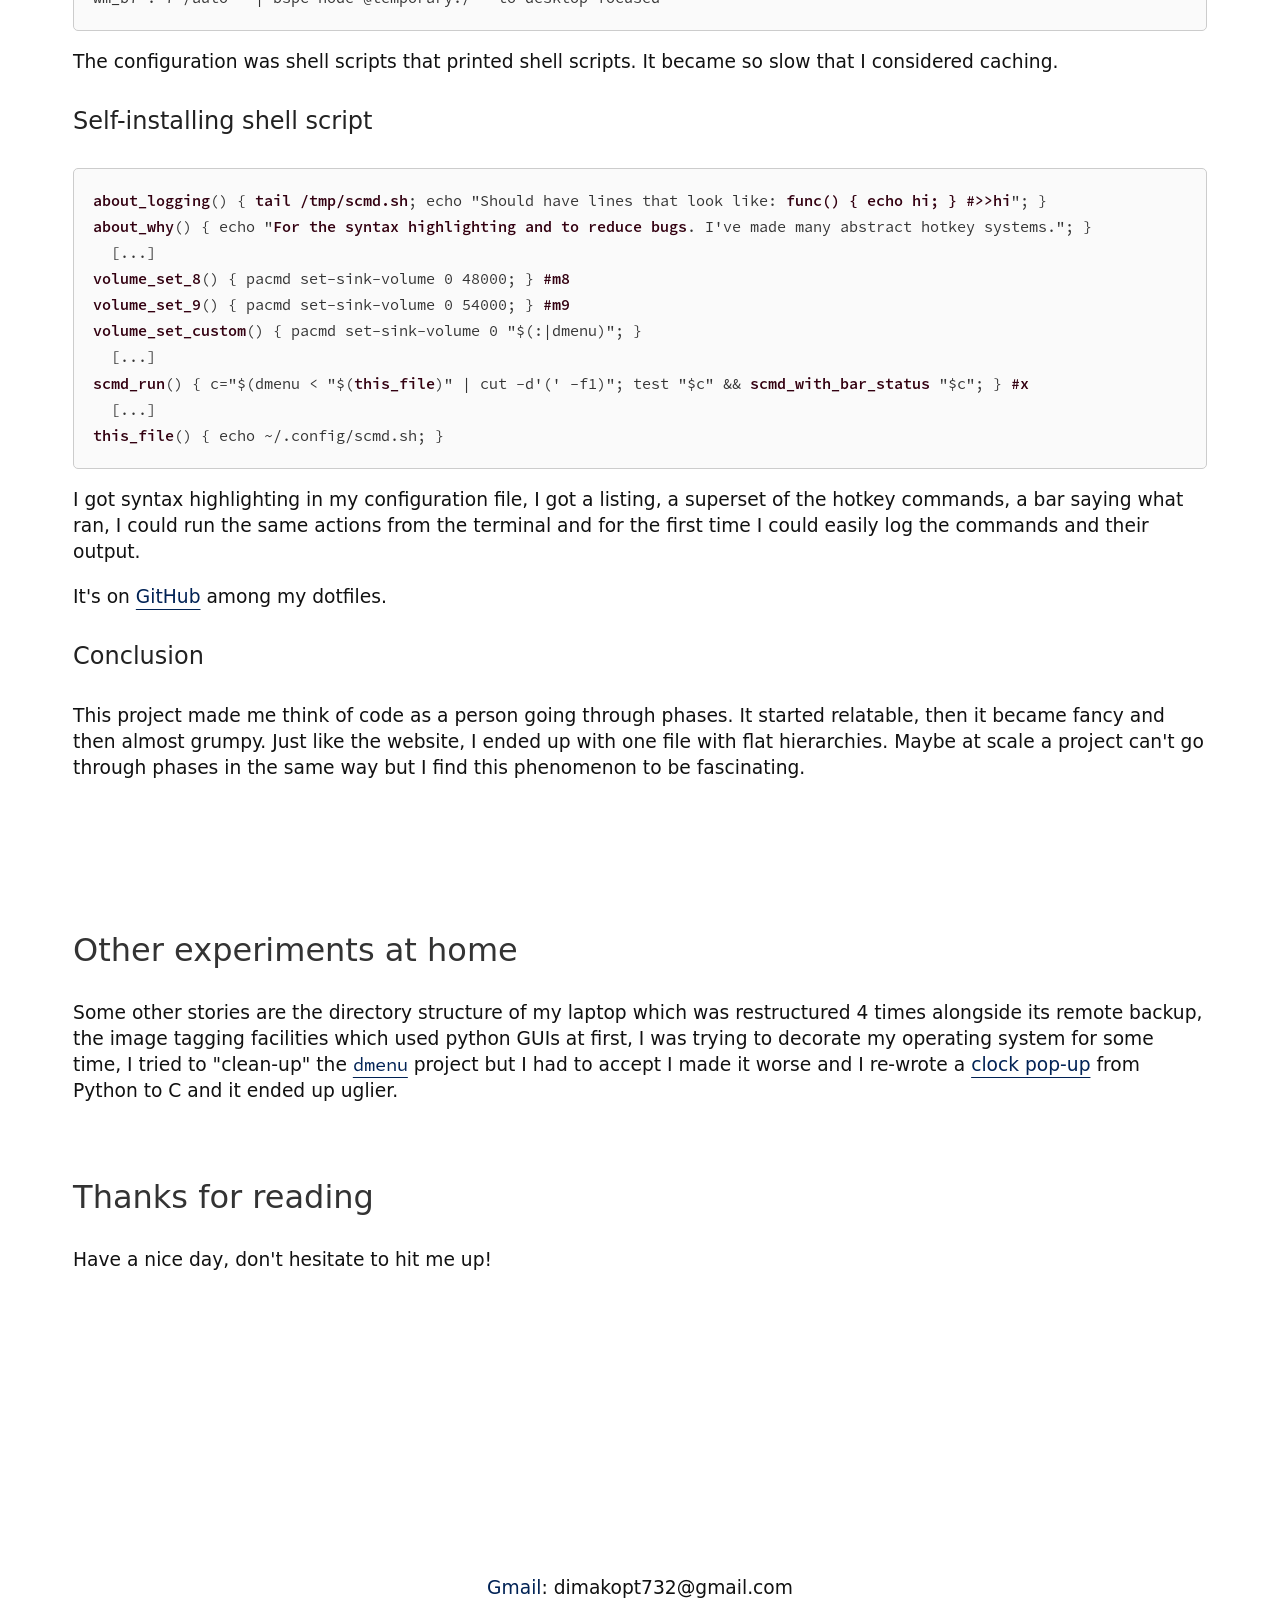
==== commit 853dba41: "better photo and some smaller fonts" ====
--- a/index.html
+++ b/index.html
@@ -36,7 +36,8 @@
 :root { color-scheme: light dark; }
 
 [data-sch=light] .bg { background-color: #fff; }
-[data-sch=light] a { color: #025; }
+[data-sch=light] a,
+[data-sch=light] a.fs1 { color: #025; }
 [data-sch=light] a:visited { color: #302; }
 [data-sch=light] .fs1 { color: #000; }
 [data-sch=light] .fs2 { color: #111; }
@@ -45,11 +46,13 @@
 [data-sch=light] .fs5 { color: #444; }
 
 [data-sch=contr] .bg { background-color: #000; }
-[data-sch=contr] a { color: #ff0; }
+[data-sch=contr] a,
+[data-sch=contr] a.fs1 { color: #ff0; }
 [data-sch=contr] a:visited { color: #ffa; }
 
 .bg { background-color: #333; }
-a { color: #bcf; }
+a,
+a.fs1 { color: #bcf; }
 a:visited { color: #dcd; }
 .fs1 { color: #eee; }
 .fs2 { color: #ddd; }
@@ -80,6 +83,7 @@
 
 body { font-family: system-ui,sans-serif; margin: 0; }
 a { text-underline-offset: 0.3em; }
+input, label { cursor: pointer; }
 pre { overflow: scroll; padding: 1em; border-radius: 5px; }
 pre > code { font-size: 0.4cm; }
 pre b { font-weight: normal; }
@@ -98,13 +102,14 @@
 .ls1 > li { list-style: none; }
 .ls1 > li > a { display: flex; align-items: center; gap: 0.4em; padding: 1em 0; }
 .ls2 { padding: 0; margin: 0.5em 0; list-style: none; }
+.ls2 > li > label { display: inline-block; padding: 0.2em 0; }
 .column { margin: 0 auto; max-width: 30cm; padding: 0 1rem; }
+.header { position: relative; }
 
 fieldset.modal {
     border: none;
     padding: 0;
     margin: 0;
-    position: relative;
     display: inline-block;
 }
 fieldset.modal > legend {
@@ -122,7 +127,7 @@
     height: 0.5em;
     border-bottom: 1px solid;
     border-right: 1px solid;
-    transform: rotate(45deg);
+    transform: translate(0, 0.1em) rotate(45deg);
 }
 fieldset.modal:hover > legend::after {
     border-bottom: 2px solid;
@@ -131,12 +136,19 @@
 fieldset.modal > .modal-box {
     position: absolute;
     top: -100vh;
-    left: -100vw;
+    left: 50%;
+    transform: translate(-50%, -10px);
+    opacity: 0%;
+    transition: transform 0.08s linear, opacity 0.08s linear;
     width: max-content;
+    padding: 1em;
+    border-radius: 1em;
+    box-shadow: 0 0 10px -8px;
 }
 fieldset.modal:focus-within > .modal-box {
-    top: 0;
-    left: 0;
+    top: 1em;
+    opacity: 100%;
+    transform: translate(-50%, 0);
 }
 
 .fs1 { font-size: 12pt; line-height: 1.4em; }
@@ -146,6 +158,7 @@
 .fs5 { font-size: 32pt; line-height: 1em; }
 .fwn { font-weight: normal; }
 .picstretch { display: block; text-align: center; }
+.img { display: block; border-radius: 0 4px 4px 0; }
 .flex { display: flex; }
 .w100p { width: min(12cm, 100%); }
 .flexac { display: flex; align-items: center; }
@@ -173,7 +186,6 @@
 @media (min-width: 20cm) {
     .wide-flex { display: flex; }
     .wide-fix-size { width: min(10cm, 40vw); }
-    .wide-pb { padding-bottom: 1cm; }
     .fs5 { font-size: 40pt; line-height: 1em; }
     .mt1 { margin-top: 2cm; }
     .mt2 { margin-top: 3cm; }
@@ -189,7 +201,10 @@
 </style>
 </head>
 <body class="bg fs2">
-<header class="column flexac flexw gap3 spc pt2 wide-pb">
+<header class="column flexac flexw gap3 spc pt2 header">
+<h1 class="fs3 fwn">
+Portfolio
+</h1>
 <fieldset class="modal">
 <legend tabindex="0" class="flexac">
 <svg
@@ -208,7 +223,7 @@
 fill="currentColor"/>
 </g>
 </svg>
-<span class="ml3">
+<span class="ml3 fs1">
 Theme
 </span>
 </legend>
@@ -243,9 +258,6 @@
   }
 </script>
 </fieldset>
-<h1 class="fs3 fwn">
-Portfolio
-</h1>
 <a class="p20" href="index-el.html">Greek</a>
 </header>
 <main class="column">
@@ -265,13 +277,13 @@
 so I can get my degree.
 </p>
 </section>
-<picture class="picstretch mt2">
+<picture class="picstretch picrad mt2">
 <source
-srcset="r/face-512x512-lossless-1-compr-4.webp"
+srcset="r/hood-334x445.webp"
 type="image/webp">
 <img
-class="w100p wide-fix-size"
-src="r/face-512x512.png"
+class="w100p wide-fix-size img"
+src="r/hood-334x445.png"
 alt="face of man, green eyes, long hair"
 >
 </picture>
@@ -279,7 +291,10 @@
 <ul class="fs2 ls1">
 
 <li>
-<a href="https://github.com/TheodoreAlenas/">
+<a
+class="fs1"
+href="https://github.com/TheodoreAlenas/"
+>
 <svg
 aria-hidden="true"
 viewBox="0 0 24 24"
@@ -295,7 +310,10 @@
 </li>
 
 <li>
-<a href="mailto:dimakopt732@gmail.com">
+<a
+class="fs1"
+href="mailto:dimakopt732@gmail.com"
+>
 <svg
 aria-hidden="true"
 viewBox="0 0 460.8 460.8"
@@ -305,12 +323,15 @@
 <defs/>
 <rect id="shape0" transform="translate(28.5495652173912, 66.1147826086956)" fill="none" stroke="currentColor" stroke-width="43.2" stroke-linecap="square" stroke-linejoin="bevel" width="403.700869565217" height="330.073043478261" rx="25.6488771266541" ry="33.3384813145267"/><path id="shape1" transform="translate(20.0347826086957, 77.1339130434782)" fill="currentColor" fill-rule="evenodd" stroke="currentColor" stroke-width="7.2" stroke-linecap="square" stroke-linejoin="bevel" d="M1.50261 72.0311L210.365 202.852L417.224 70.4421L417.725 21.1856L394.685 0L26.0452 0L0 19.5967Z"/>
 </svg>
-Gmail
+Email
 </a>
 </li>
 
 <li>
-<a href="https://www.linkedin.com/in/theodoros-dimakopoulos-726ba1289/">
+<a
+class="fs1"
+href="https://www.linkedin.com/in/theodoros-dimakopoulos-726ba1289/"
+>
 <svg
 aria-hidden="true"
 viewBox="0 0 24 24"
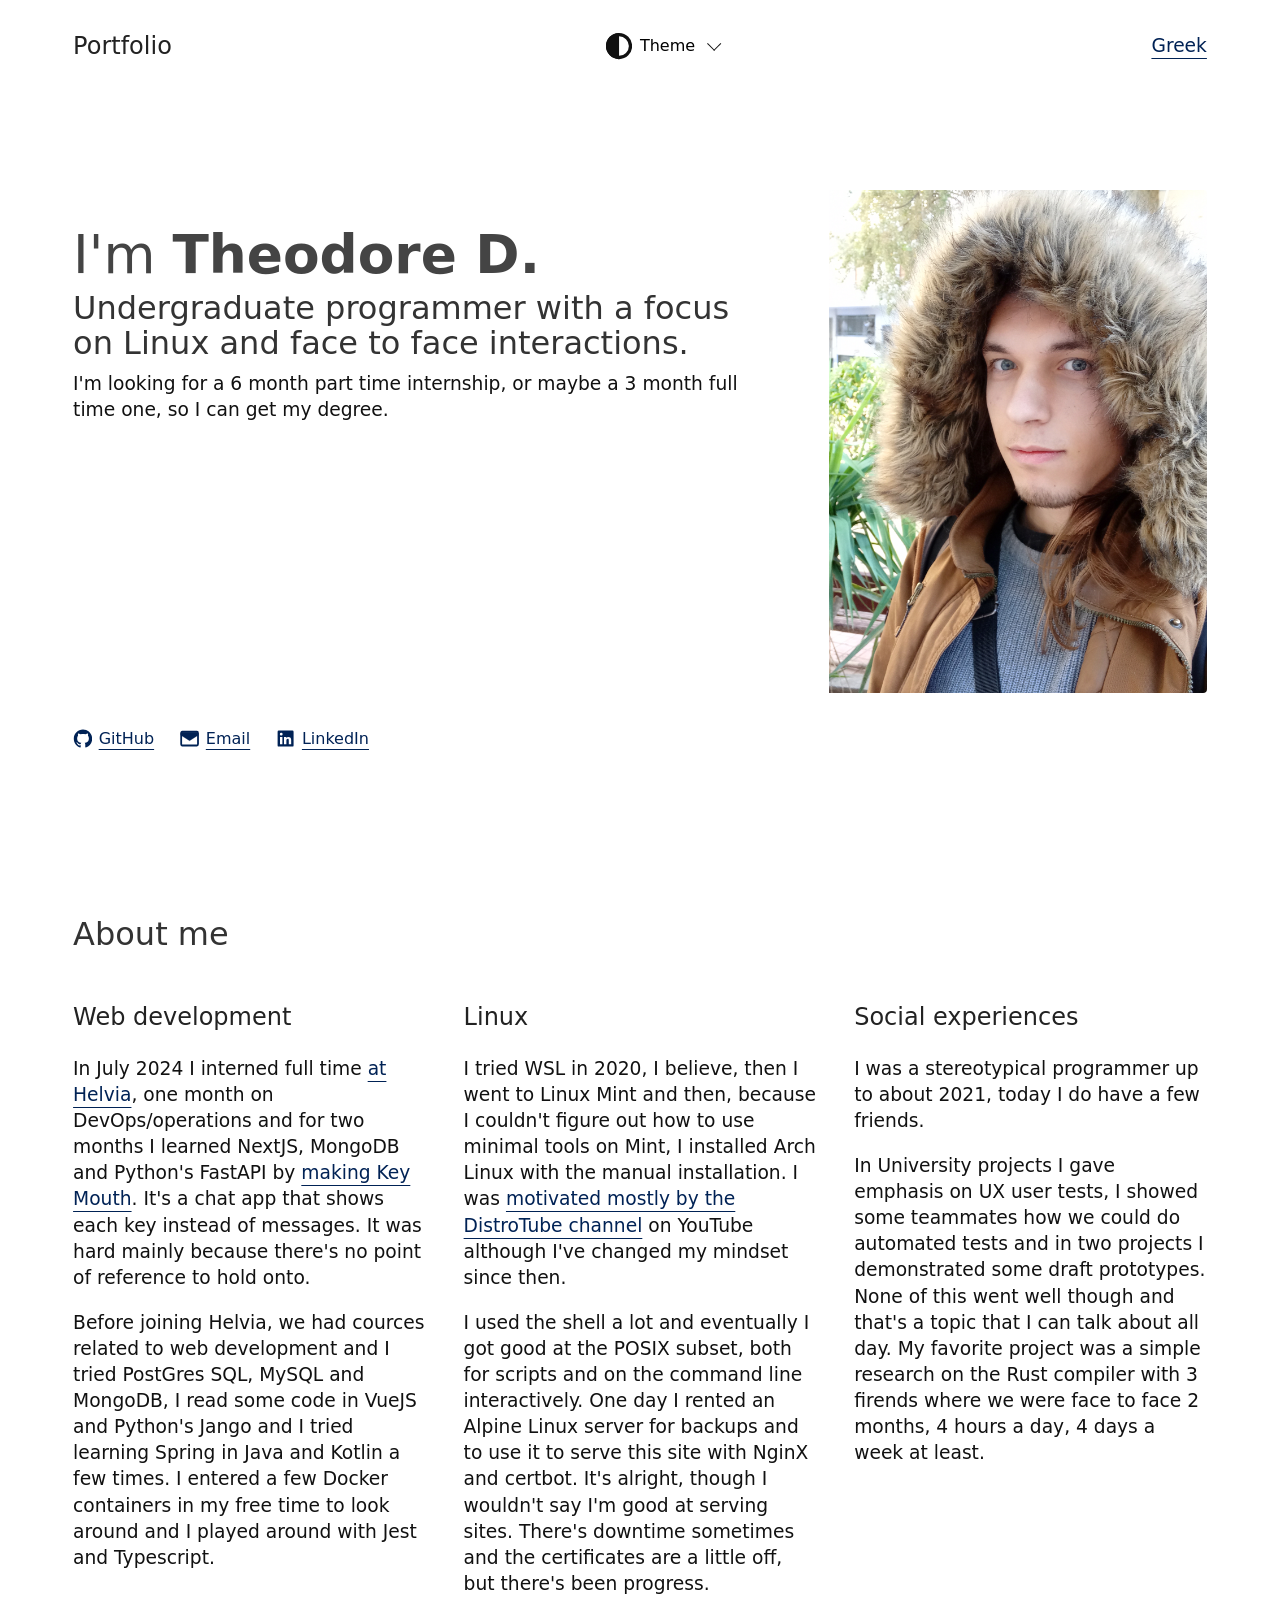
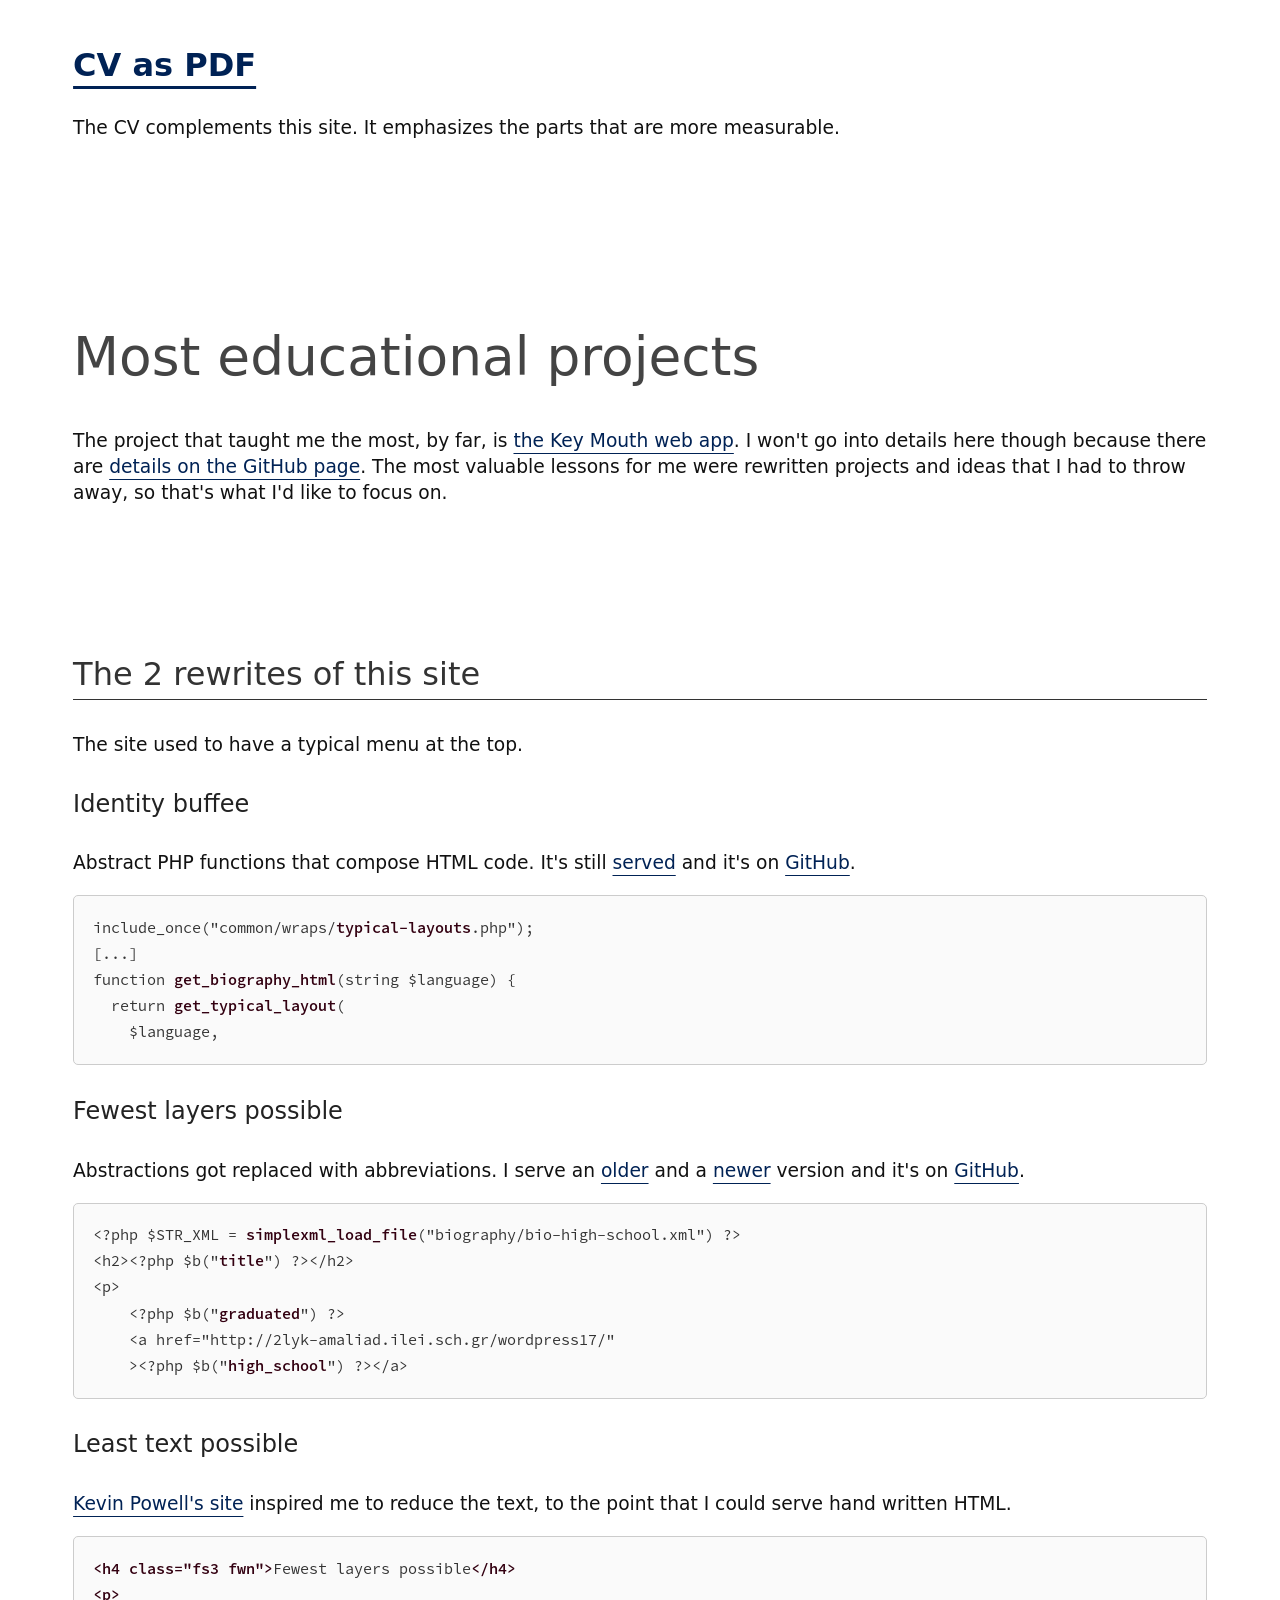
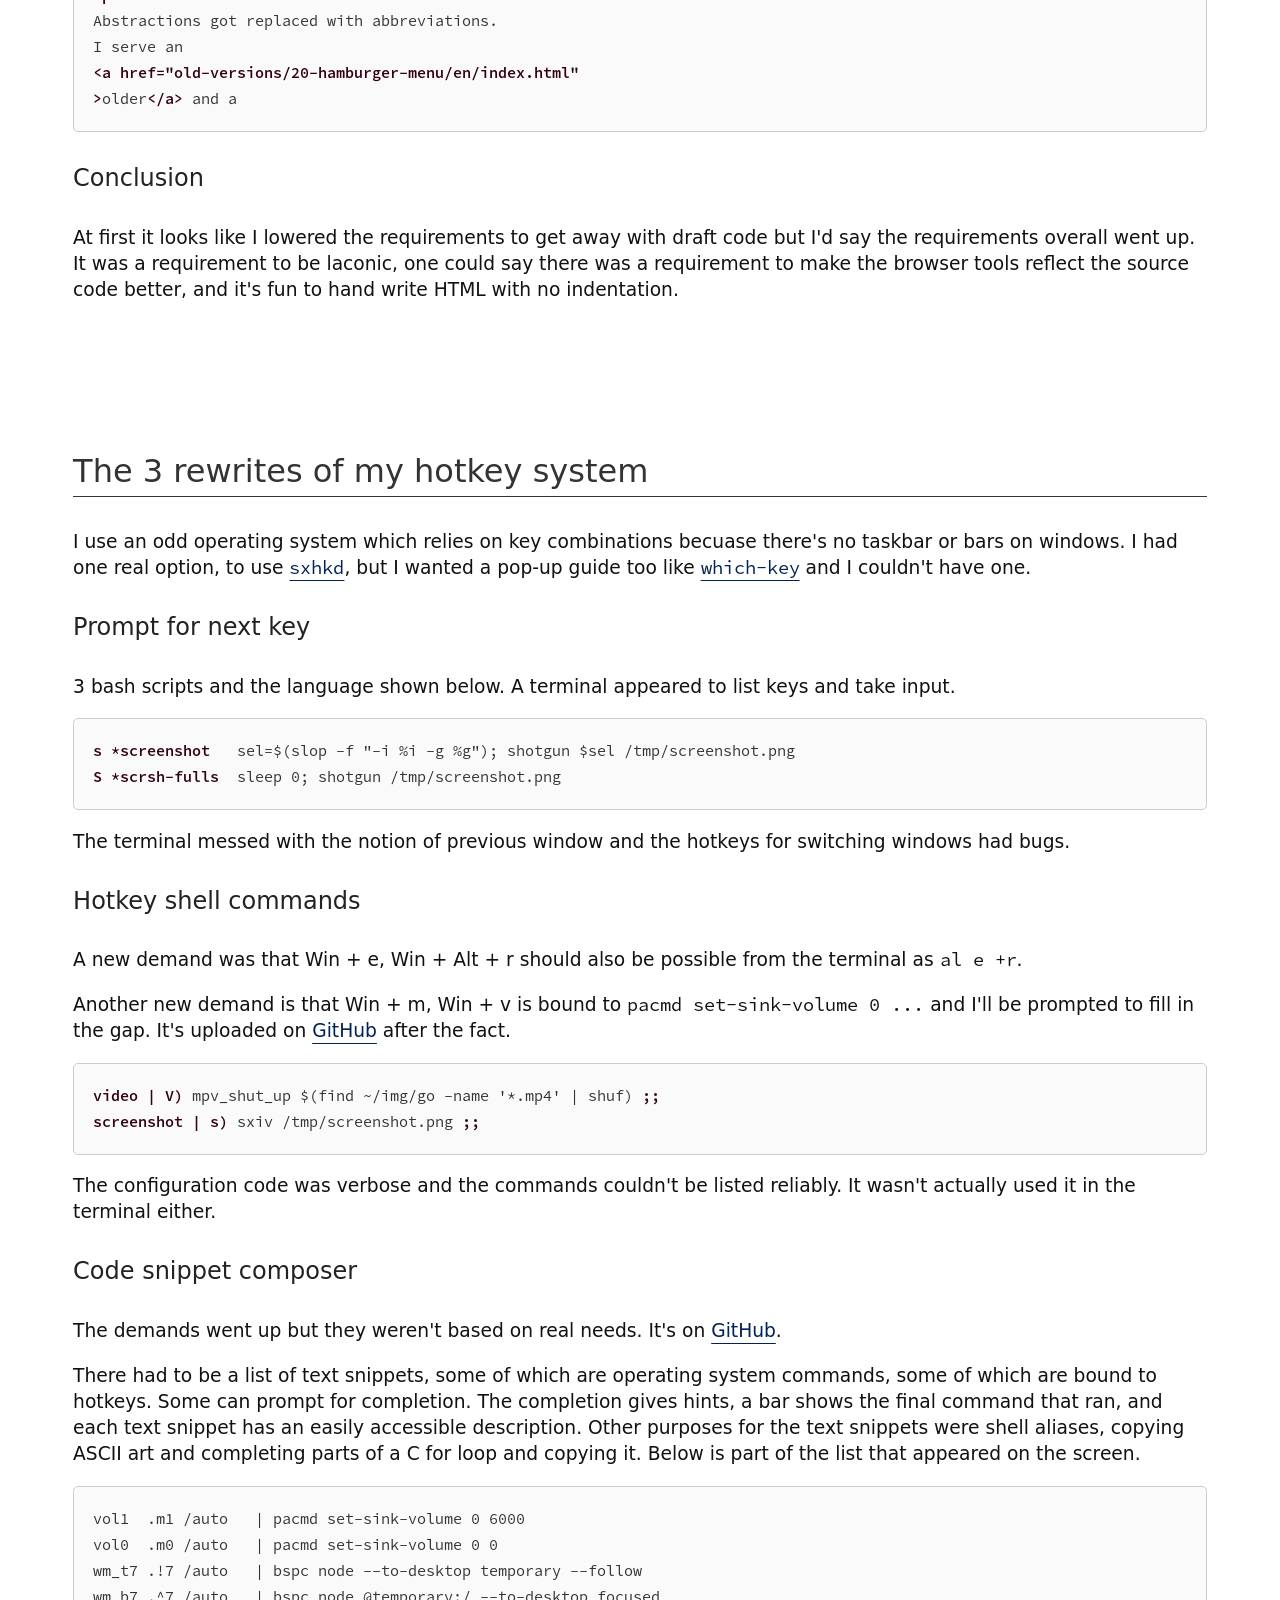
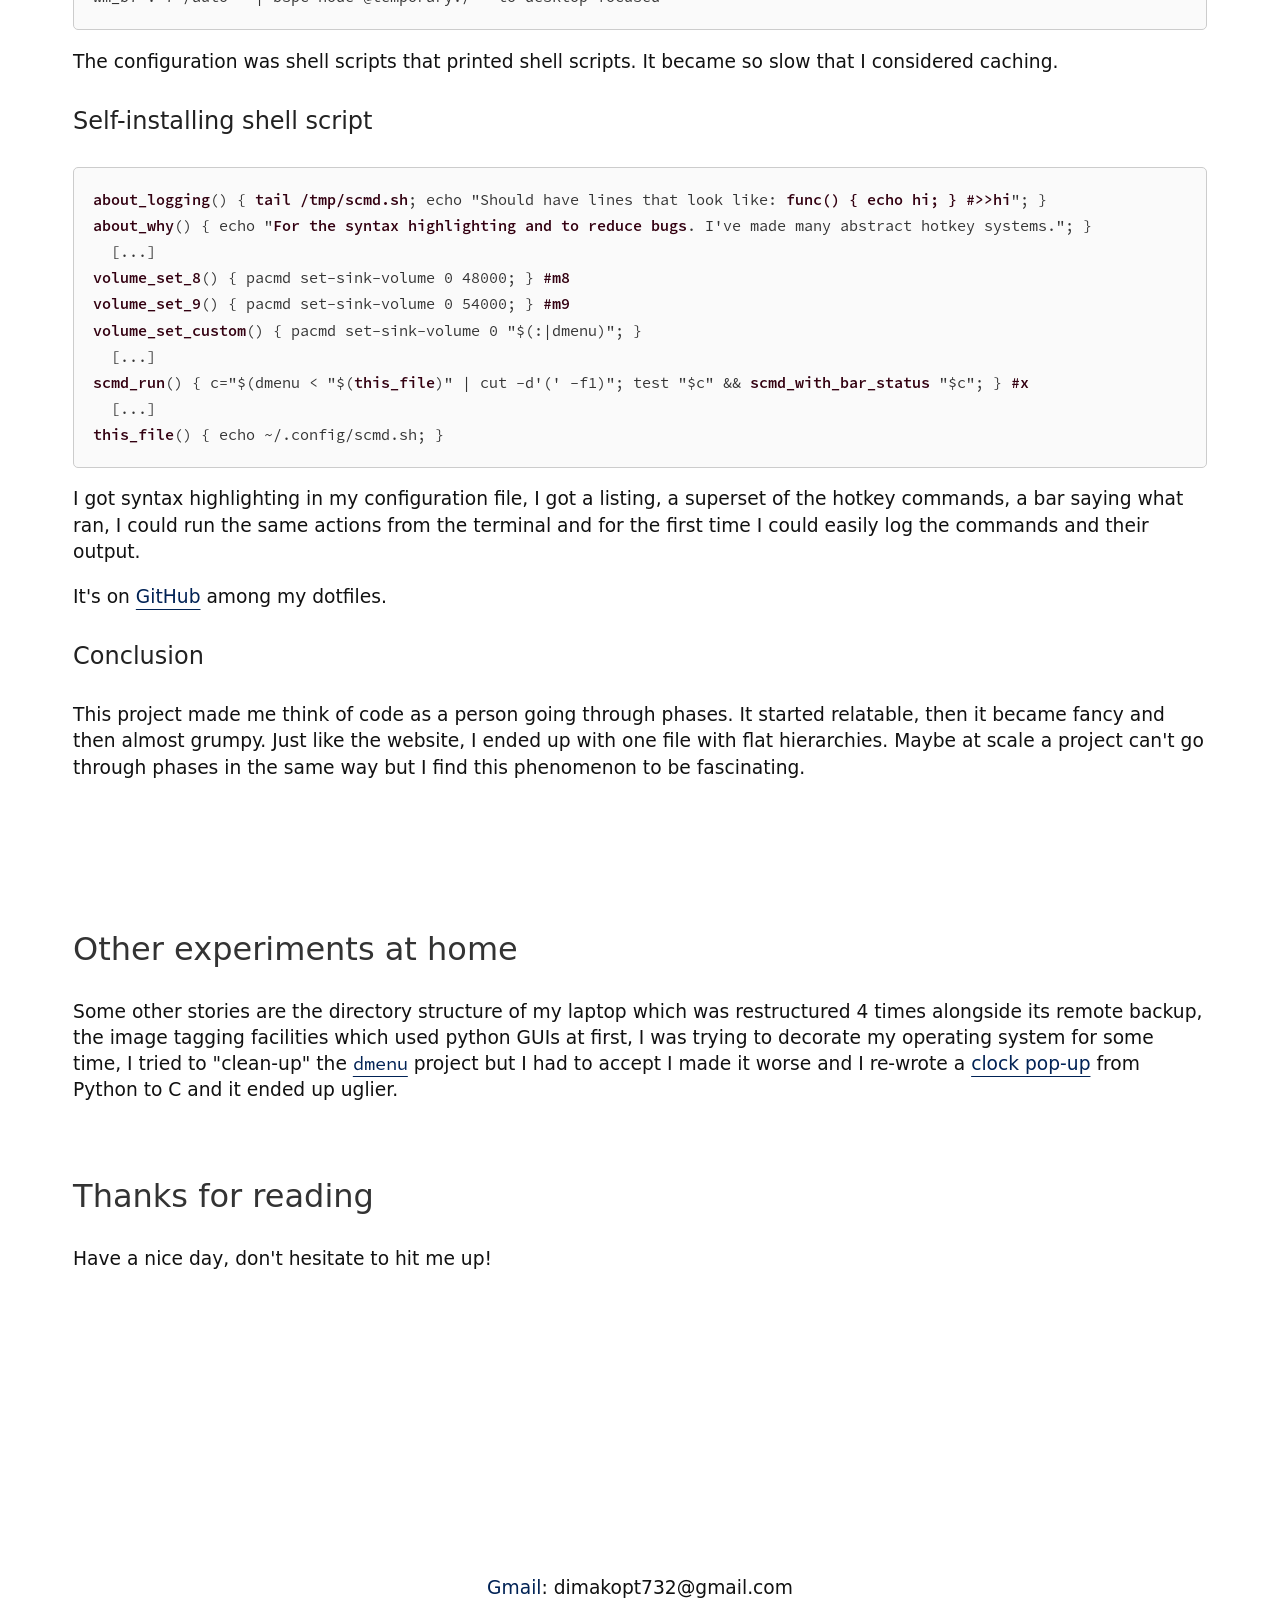
==== commit d85a7dee: "higher resolution webp image" ====
--- a/index.html
+++ b/index.html
@@ -279,7 +279,7 @@
 </section>
 <picture class="picstretch picrad mt2">
 <source
-srcset="r/hood-334x445.webp"
+srcset="r/hood-669x890.webp"
 type="image/webp">
 <img
 class="w100p wide-fix-size img"
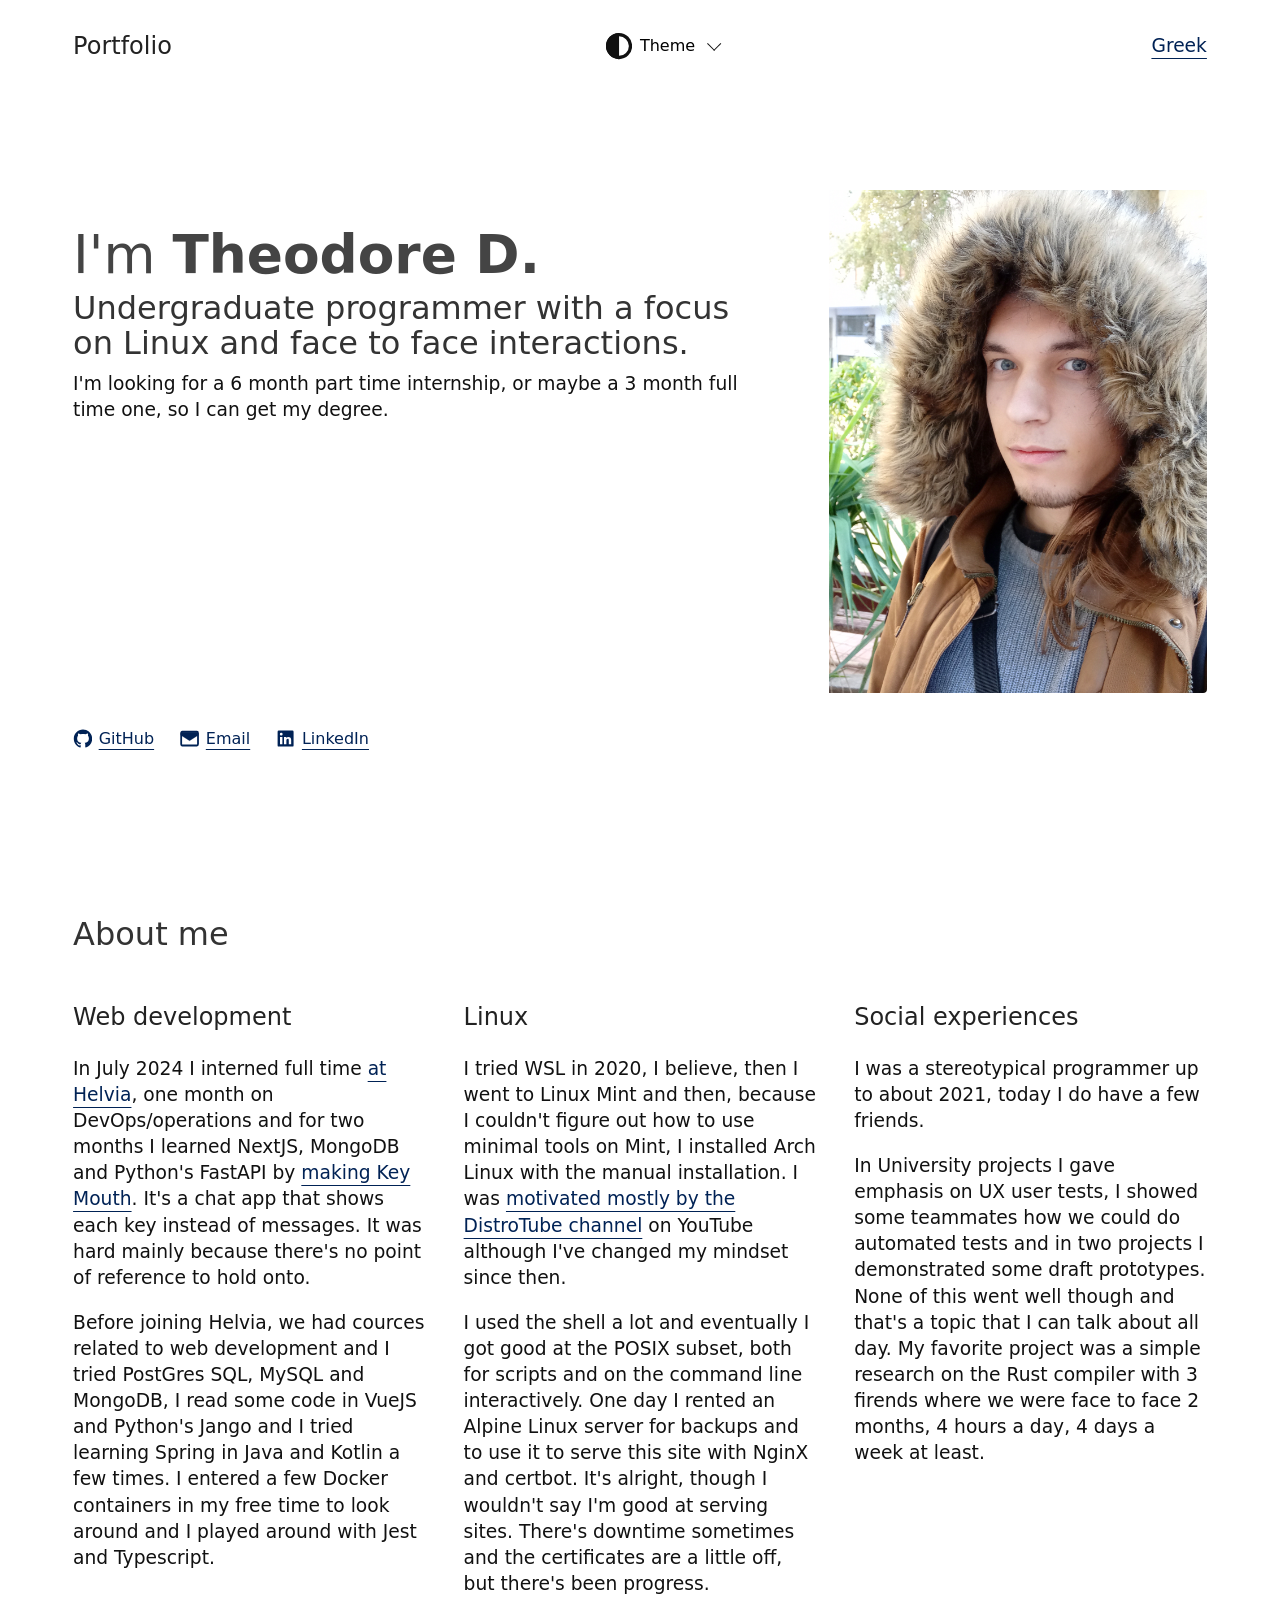
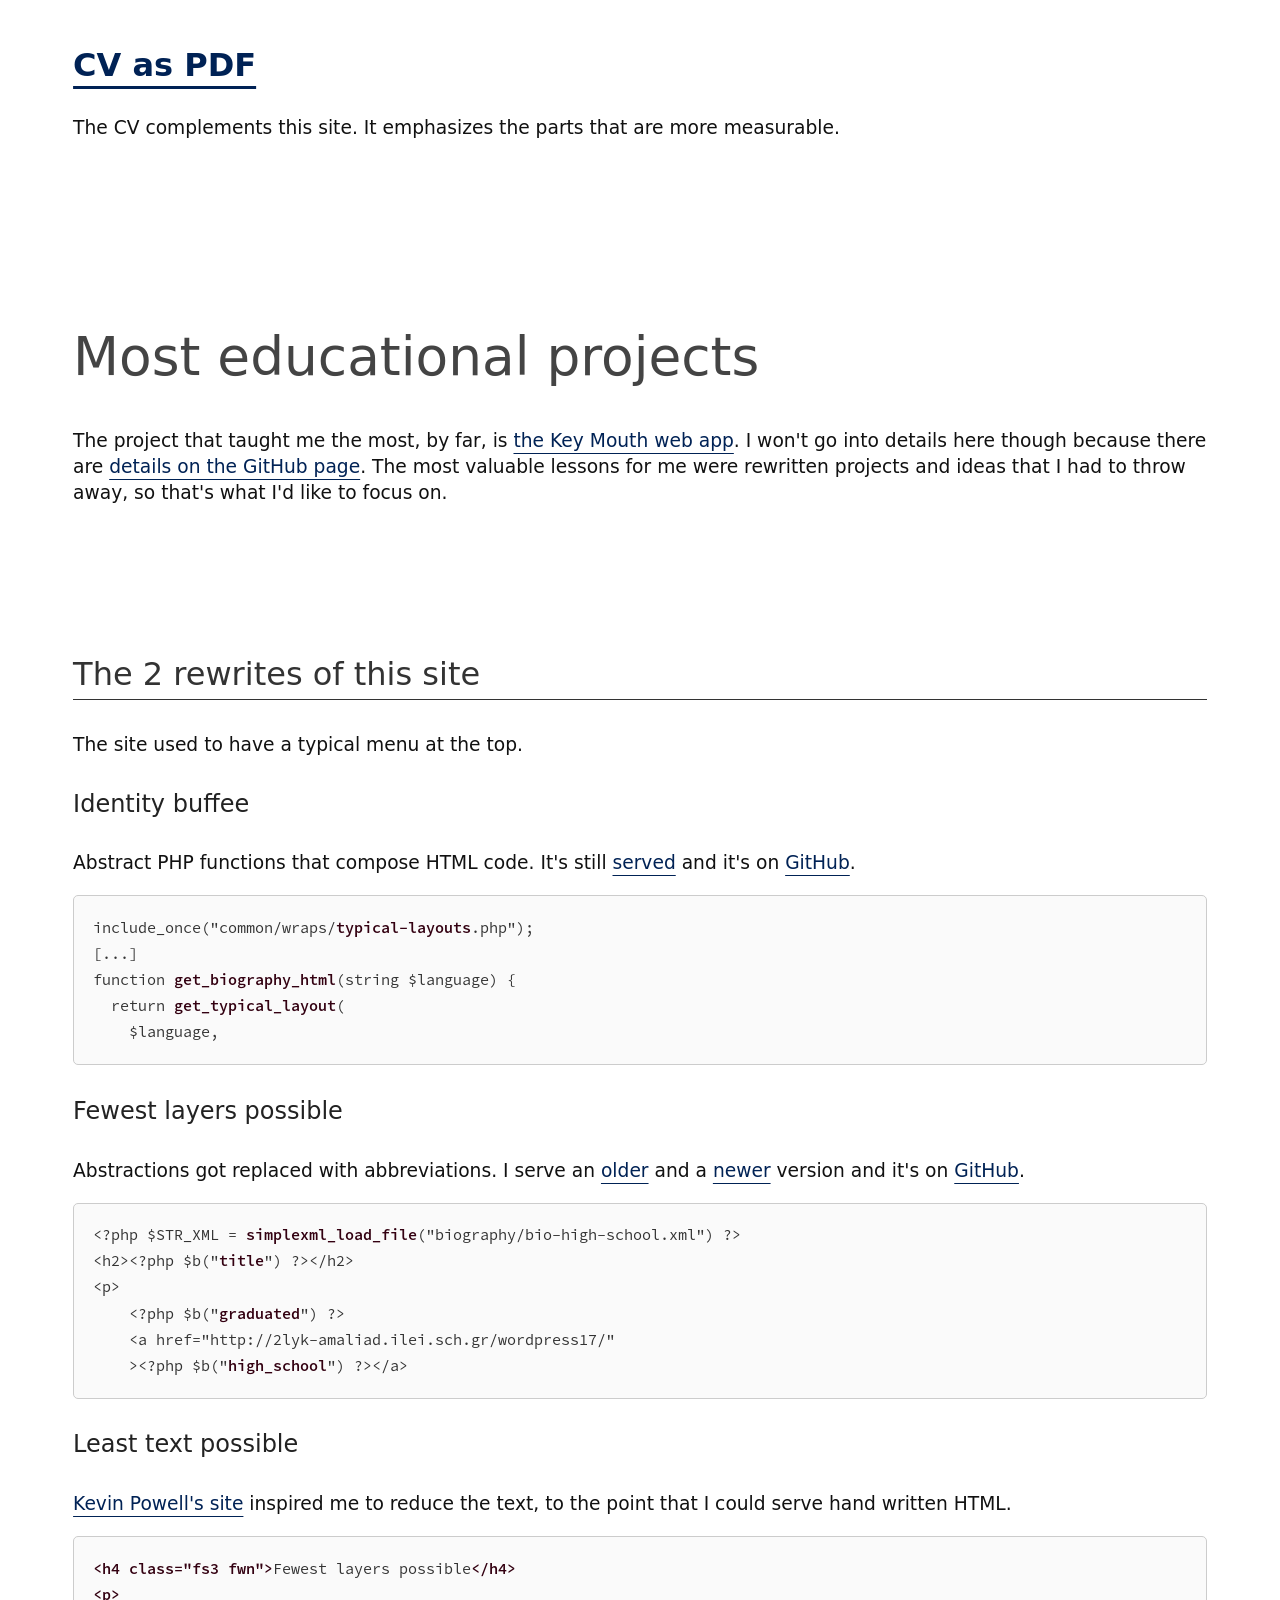
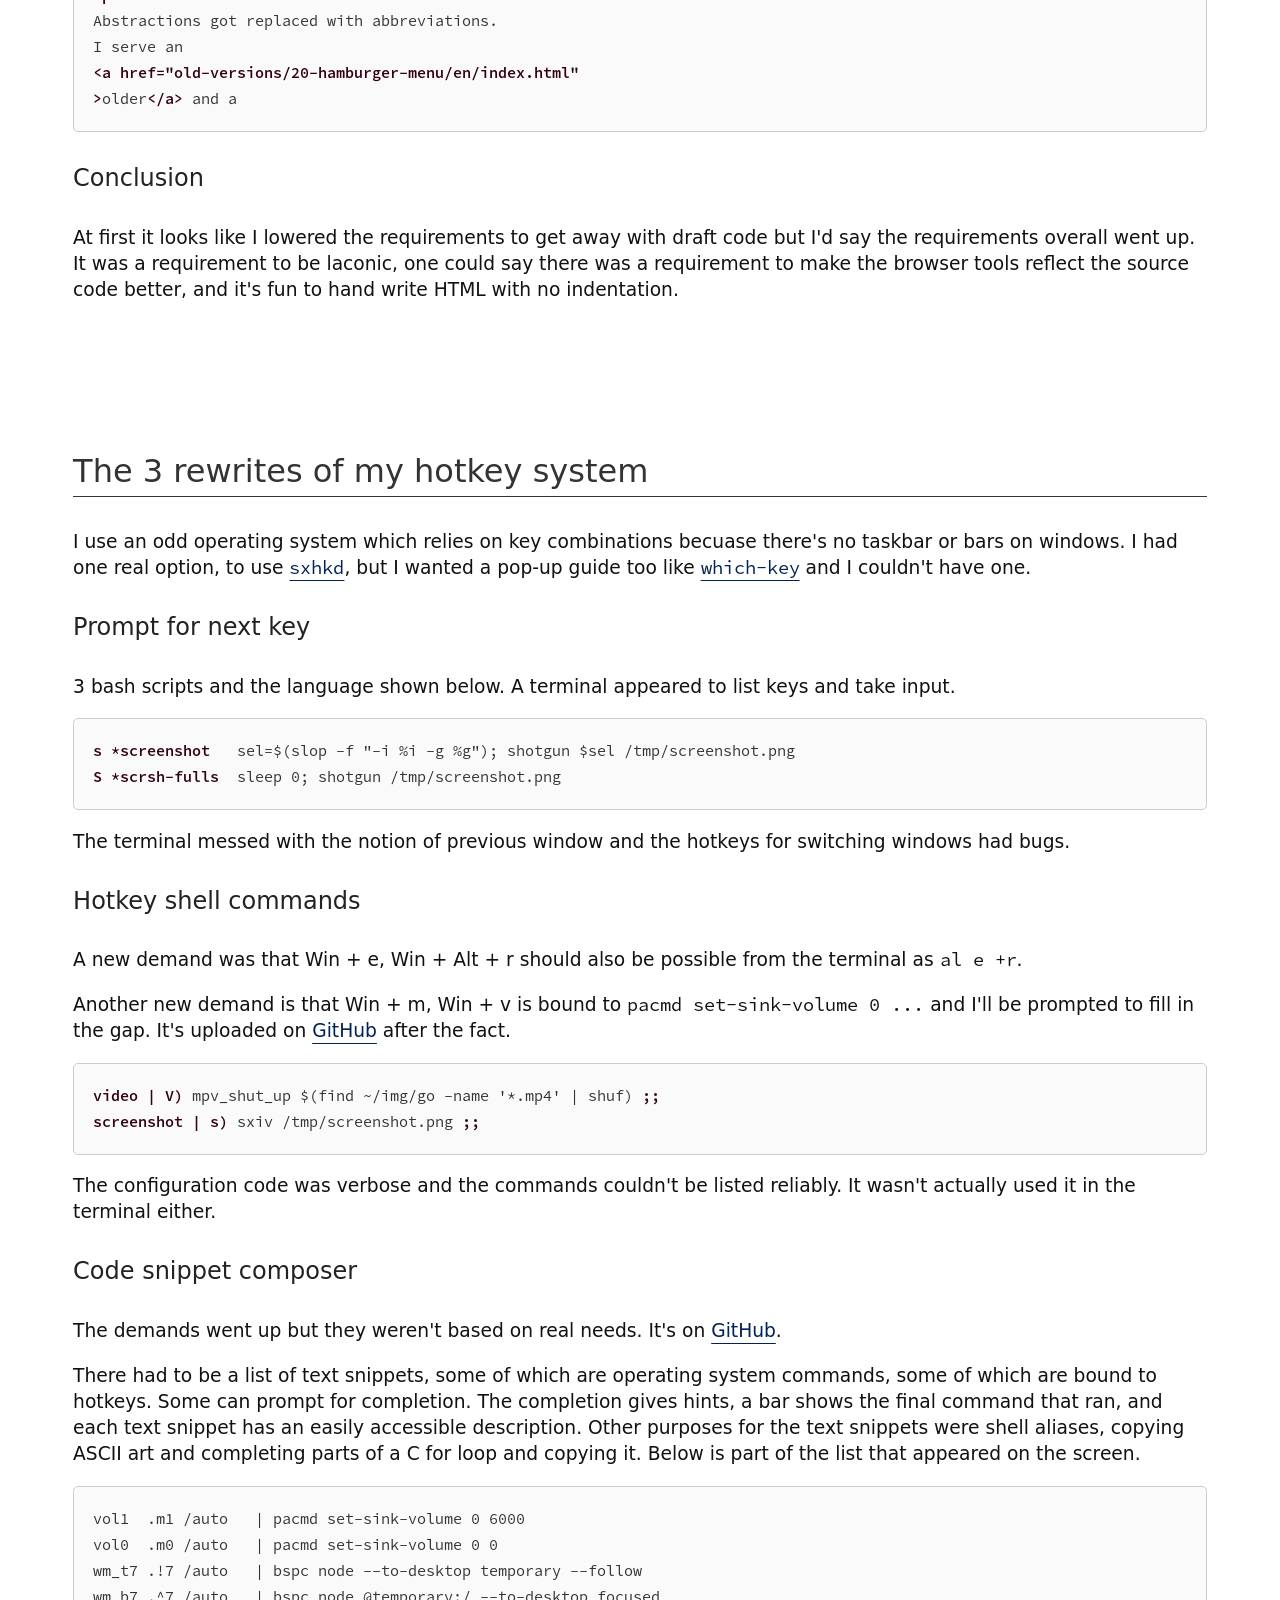
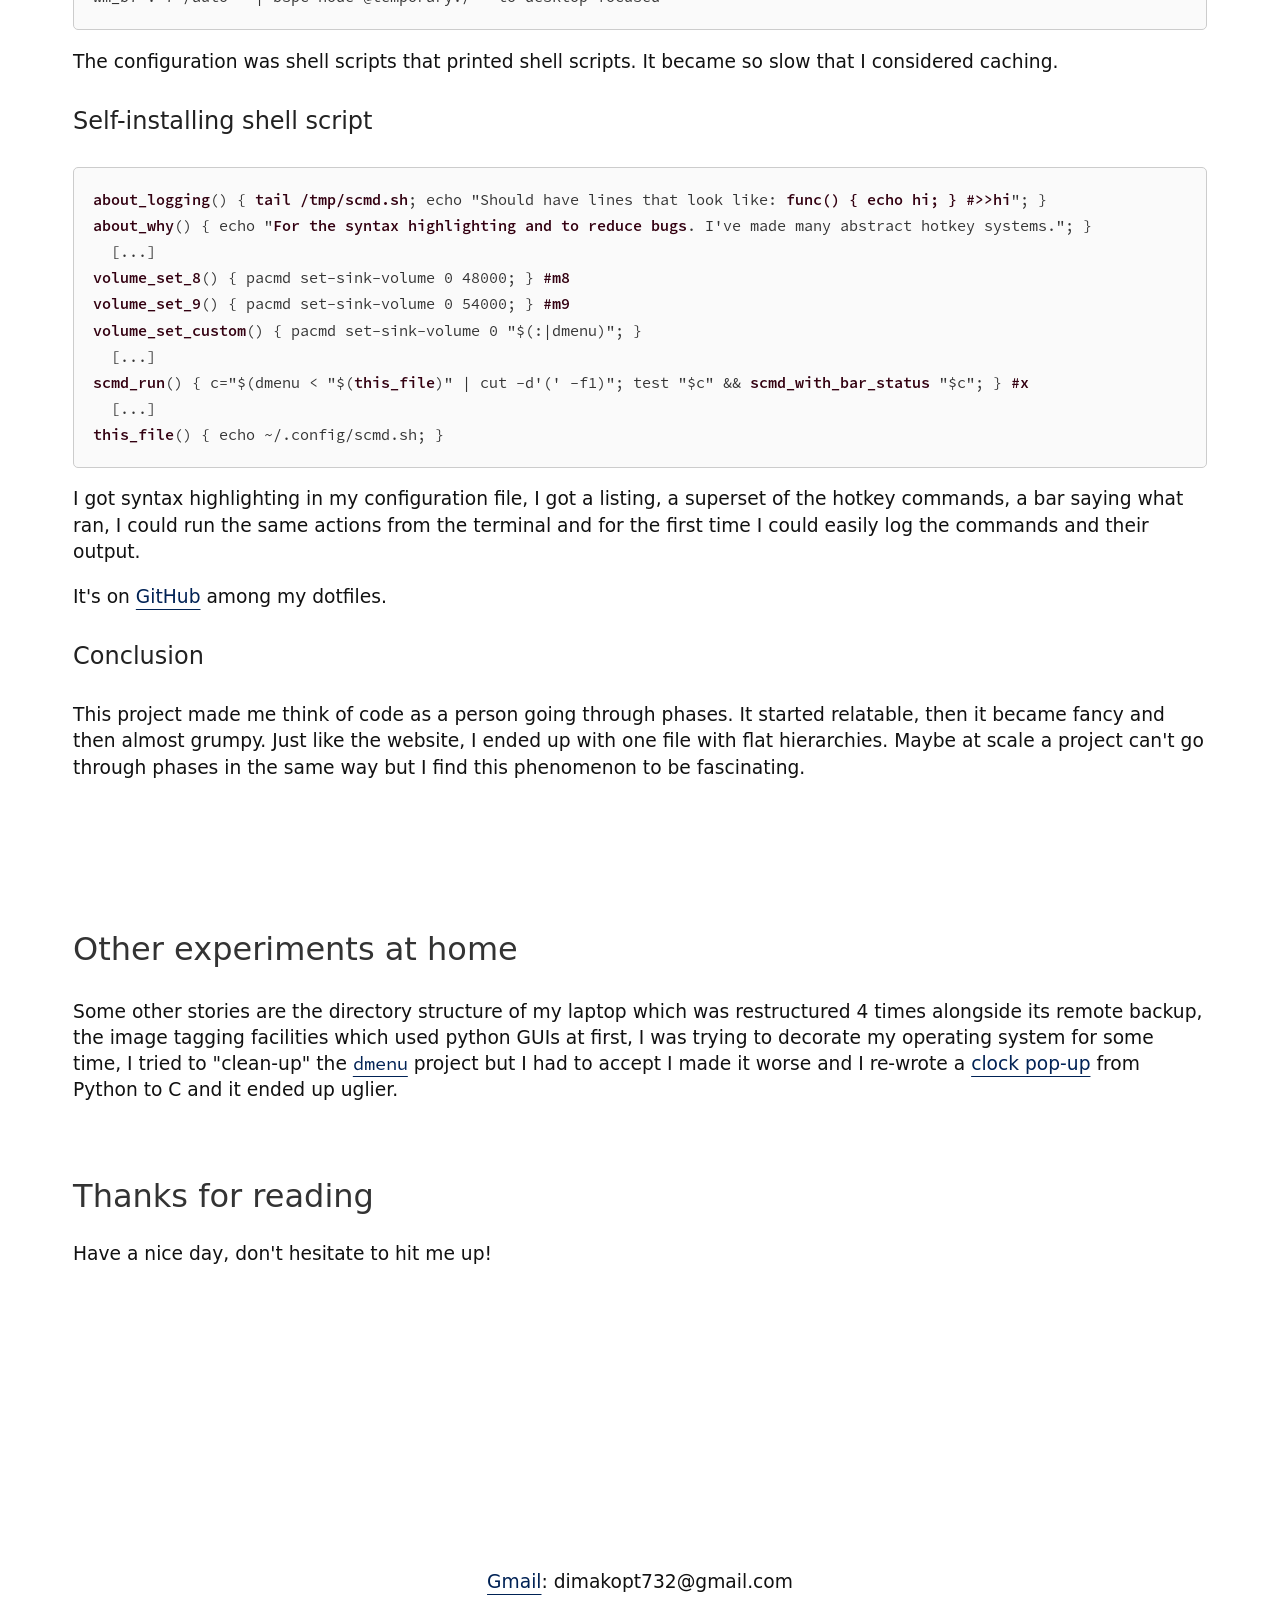
==== commit 64464544: "h3 -> h2 on "thanks for reading"" ====
--- a/index.html
+++ b/index.html
@@ -84,7 +84,7 @@
 body { font-family: system-ui,sans-serif; margin: 0; }
 a { text-underline-offset: 0.3em; }
 input, label { cursor: pointer; }
-pre { overflow: scroll; padding: 1em; border-radius: 5px; }
+pre { overflow-x: scroll; padding: 1em; border-radius: 5px; }
 pre > code { font-size: 0.4cm; }
 pre b { font-weight: normal; }
 code { font-family: source-code-pro-regular,monospace; }
@@ -611,7 +611,7 @@
 >clock pop-up</a>
 from Python to C and it ended up uglier.
 </p>
-<h3 class="fs4 fwn mt1">Thanks for reading</h3>
+<h2 class="fs4 fwn mt1">Thanks for reading</h3>
 <p>
 Have a nice day, don't hesitate to hit me up!
 </p>
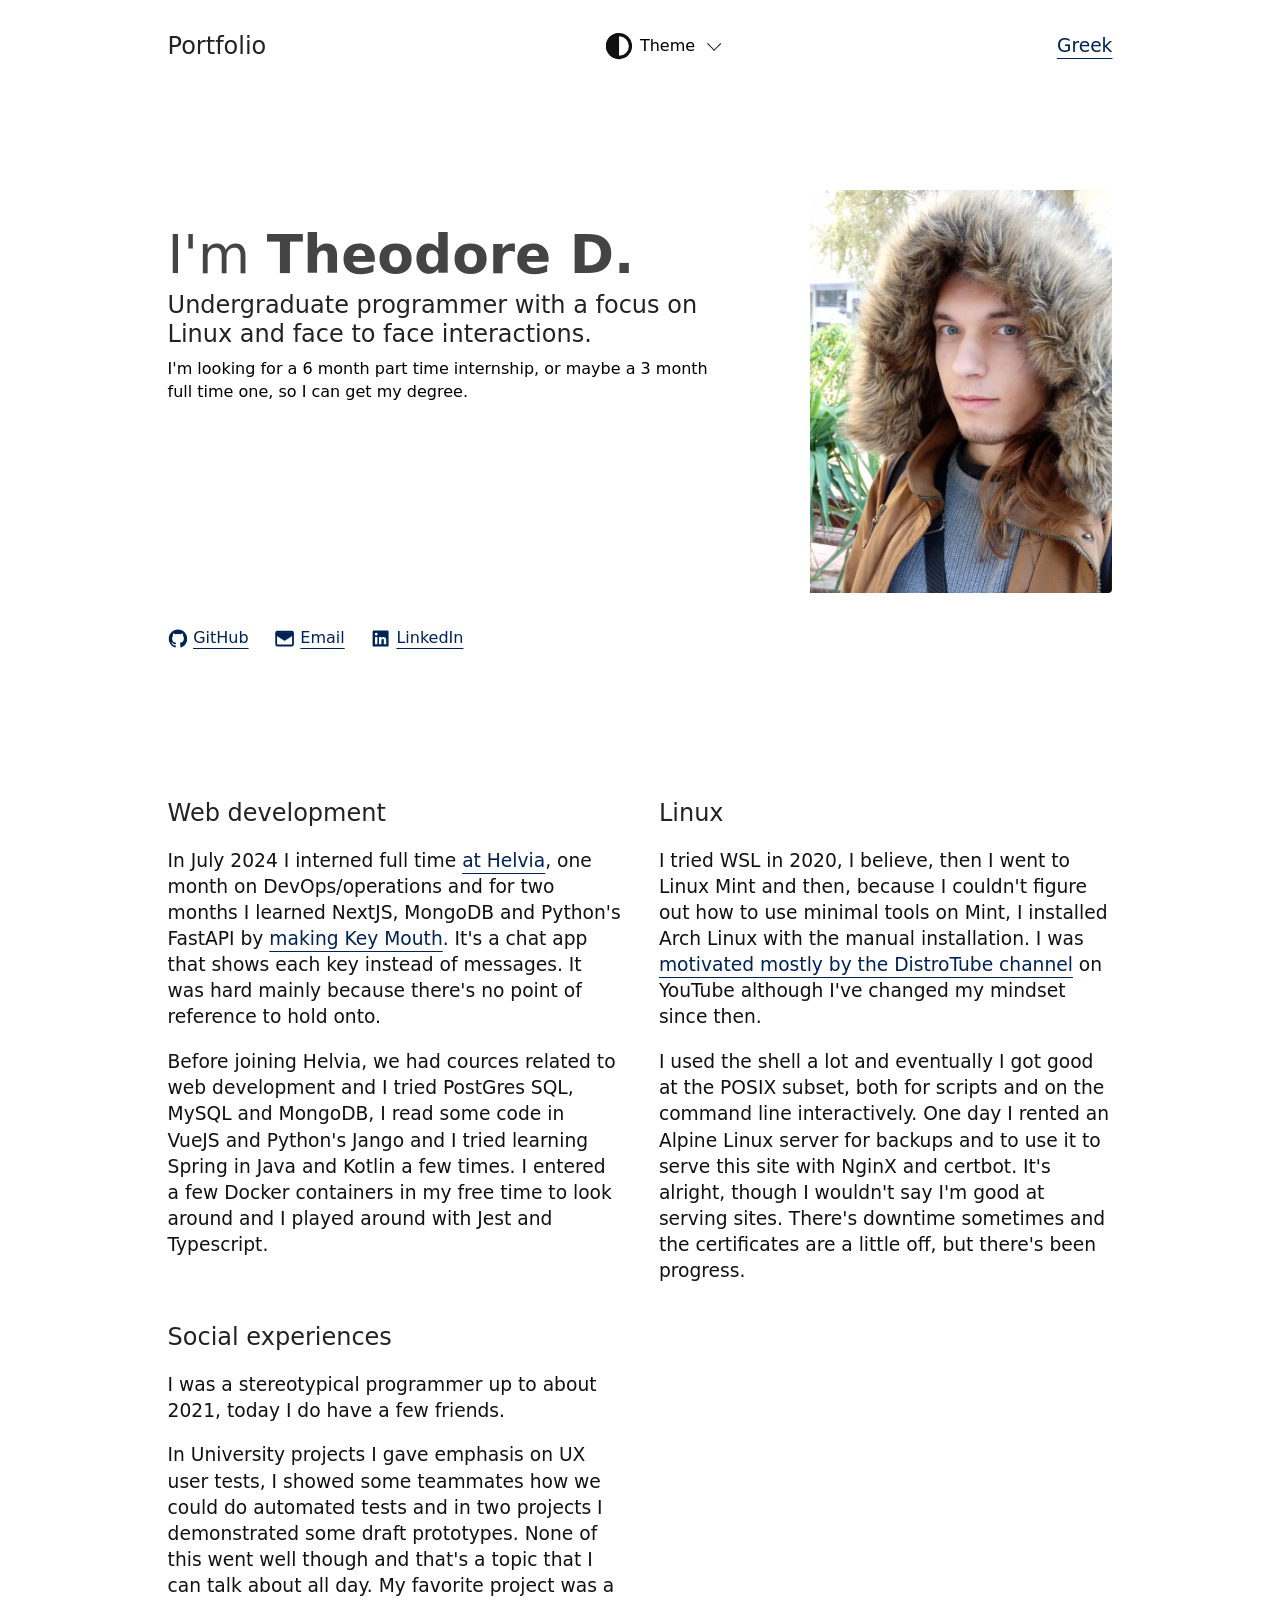
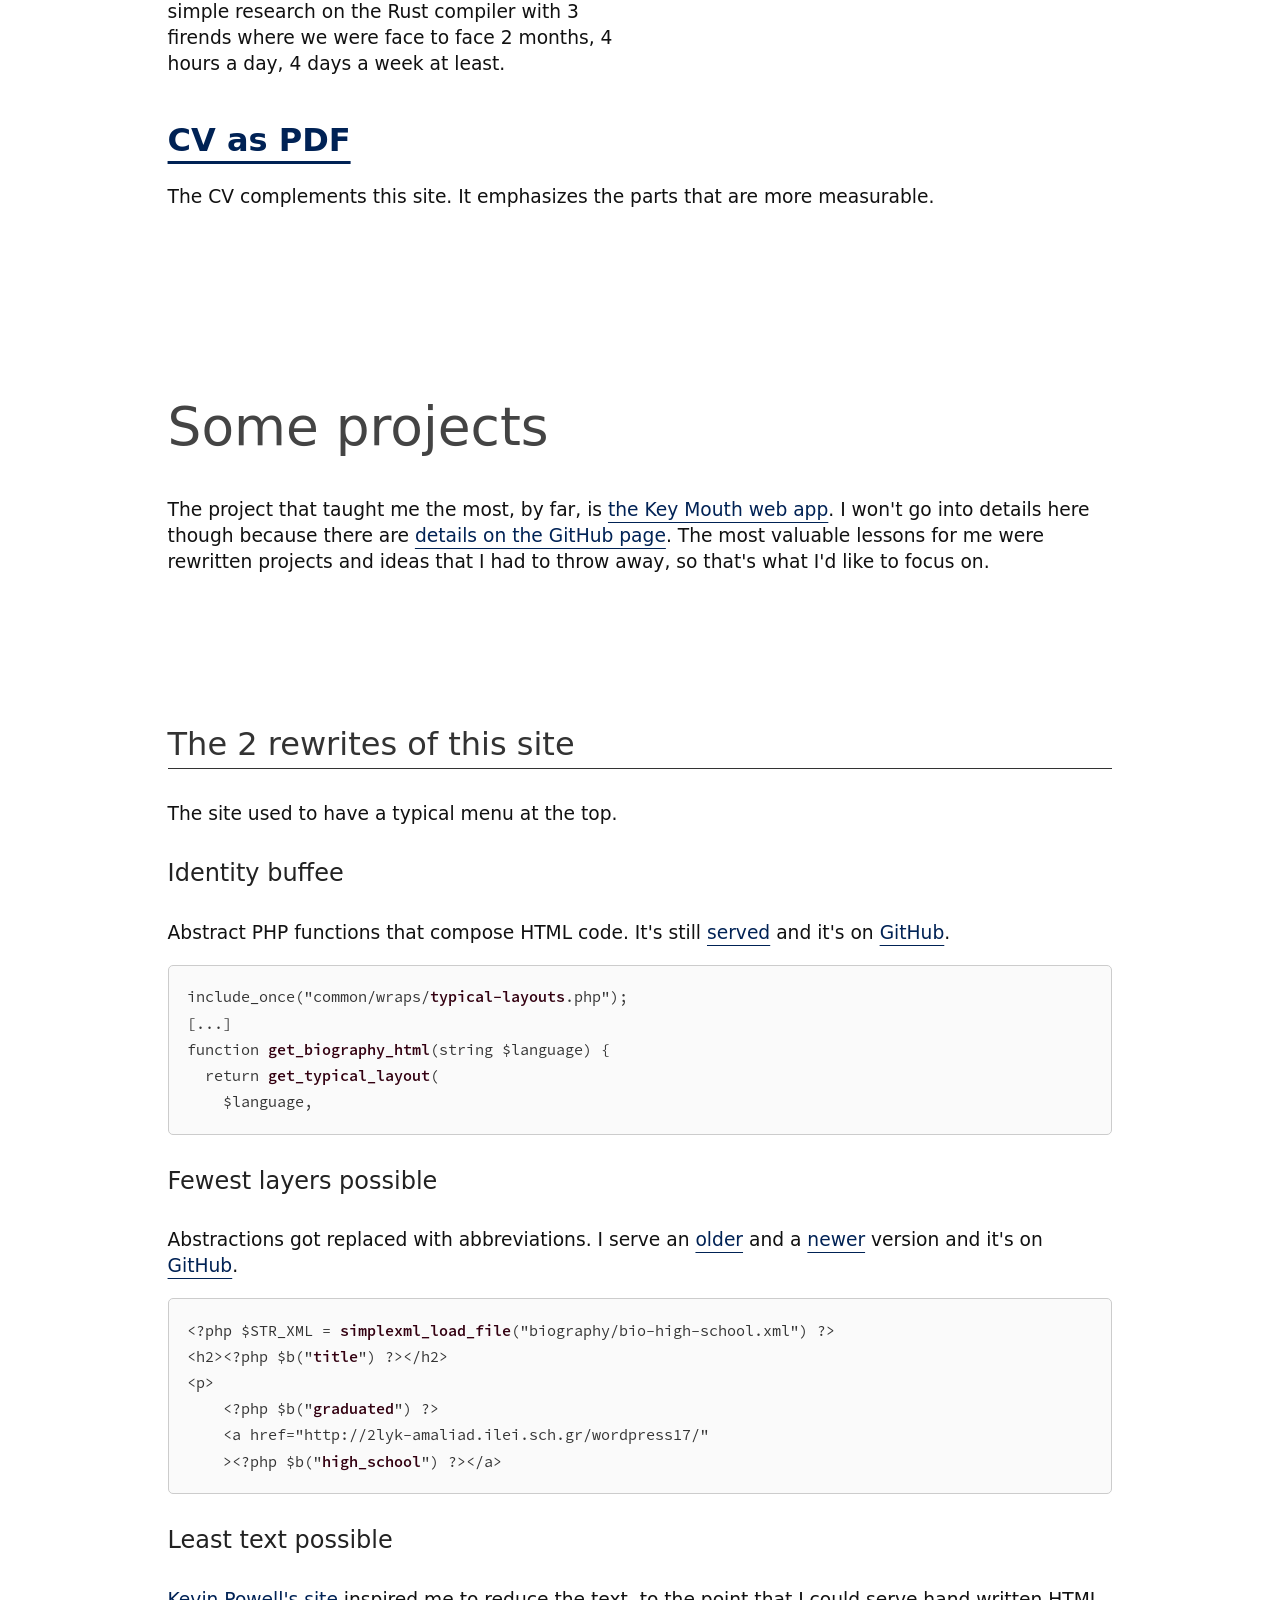
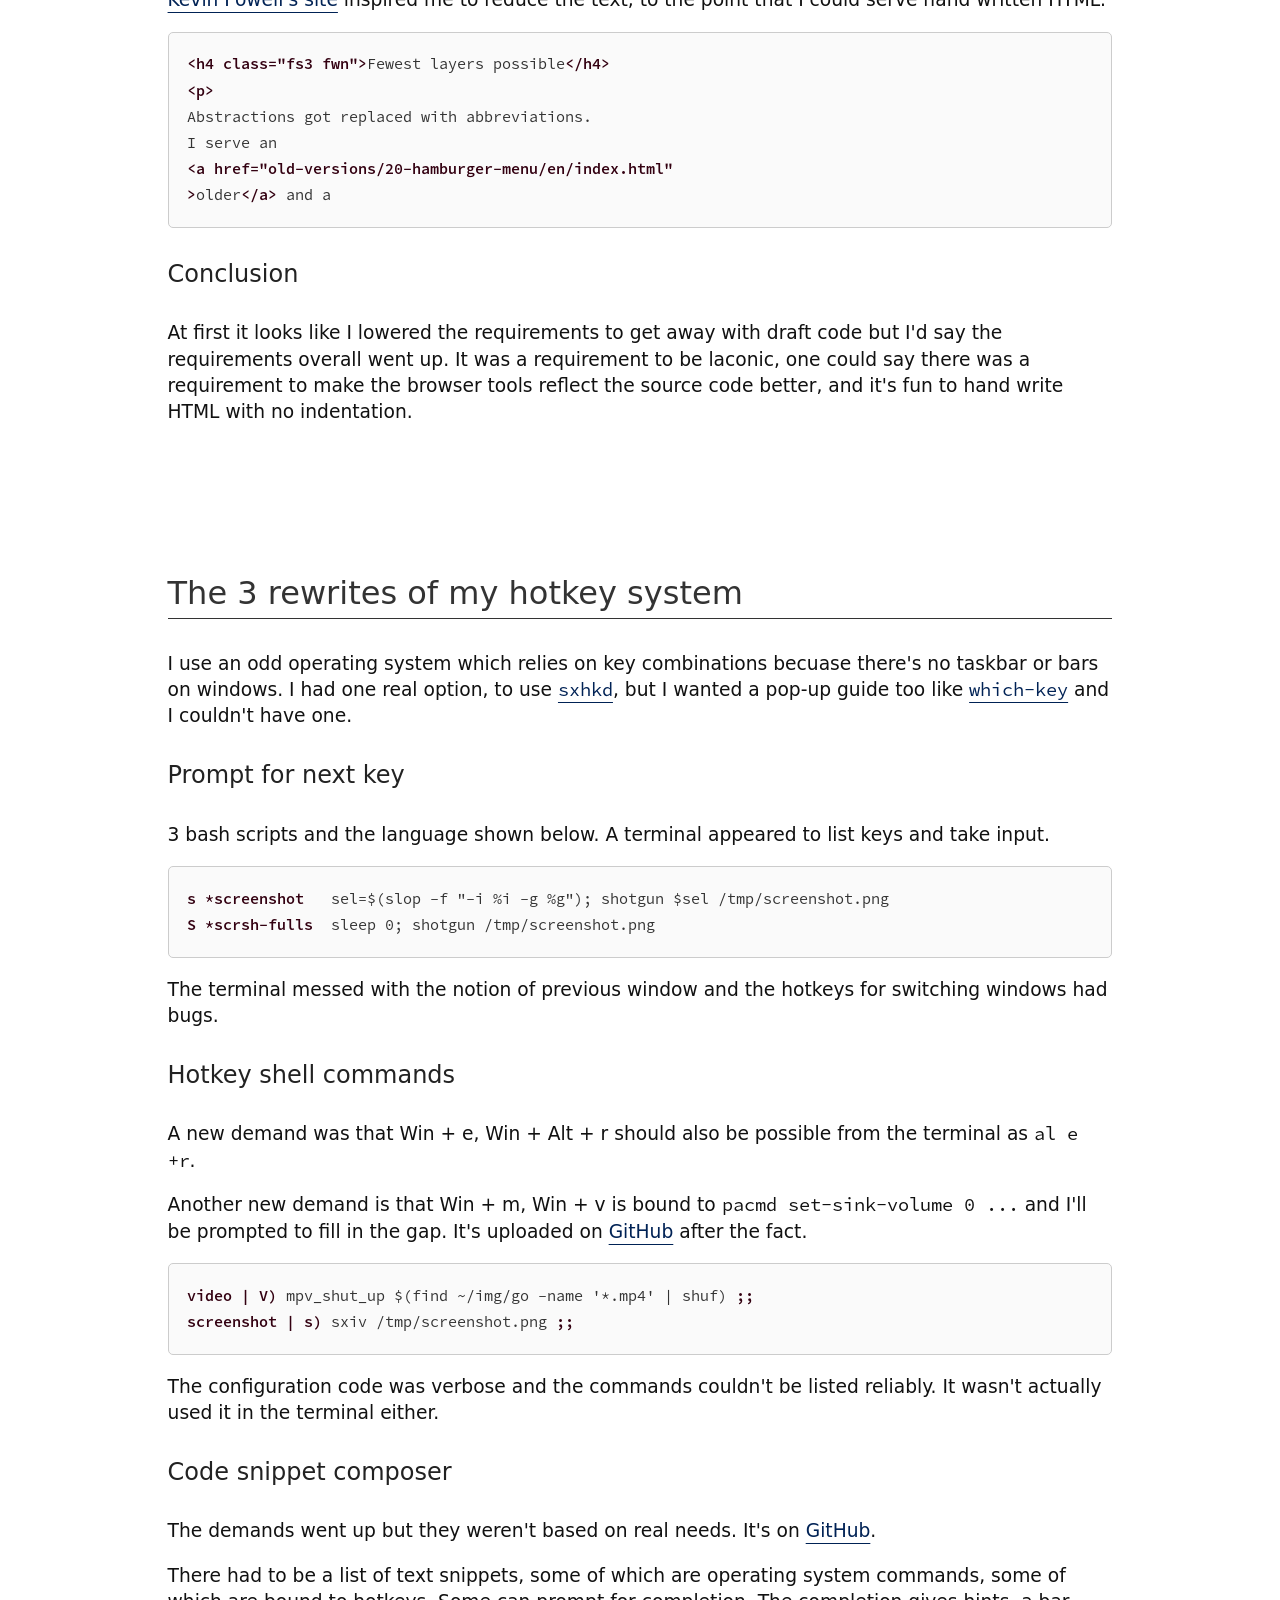
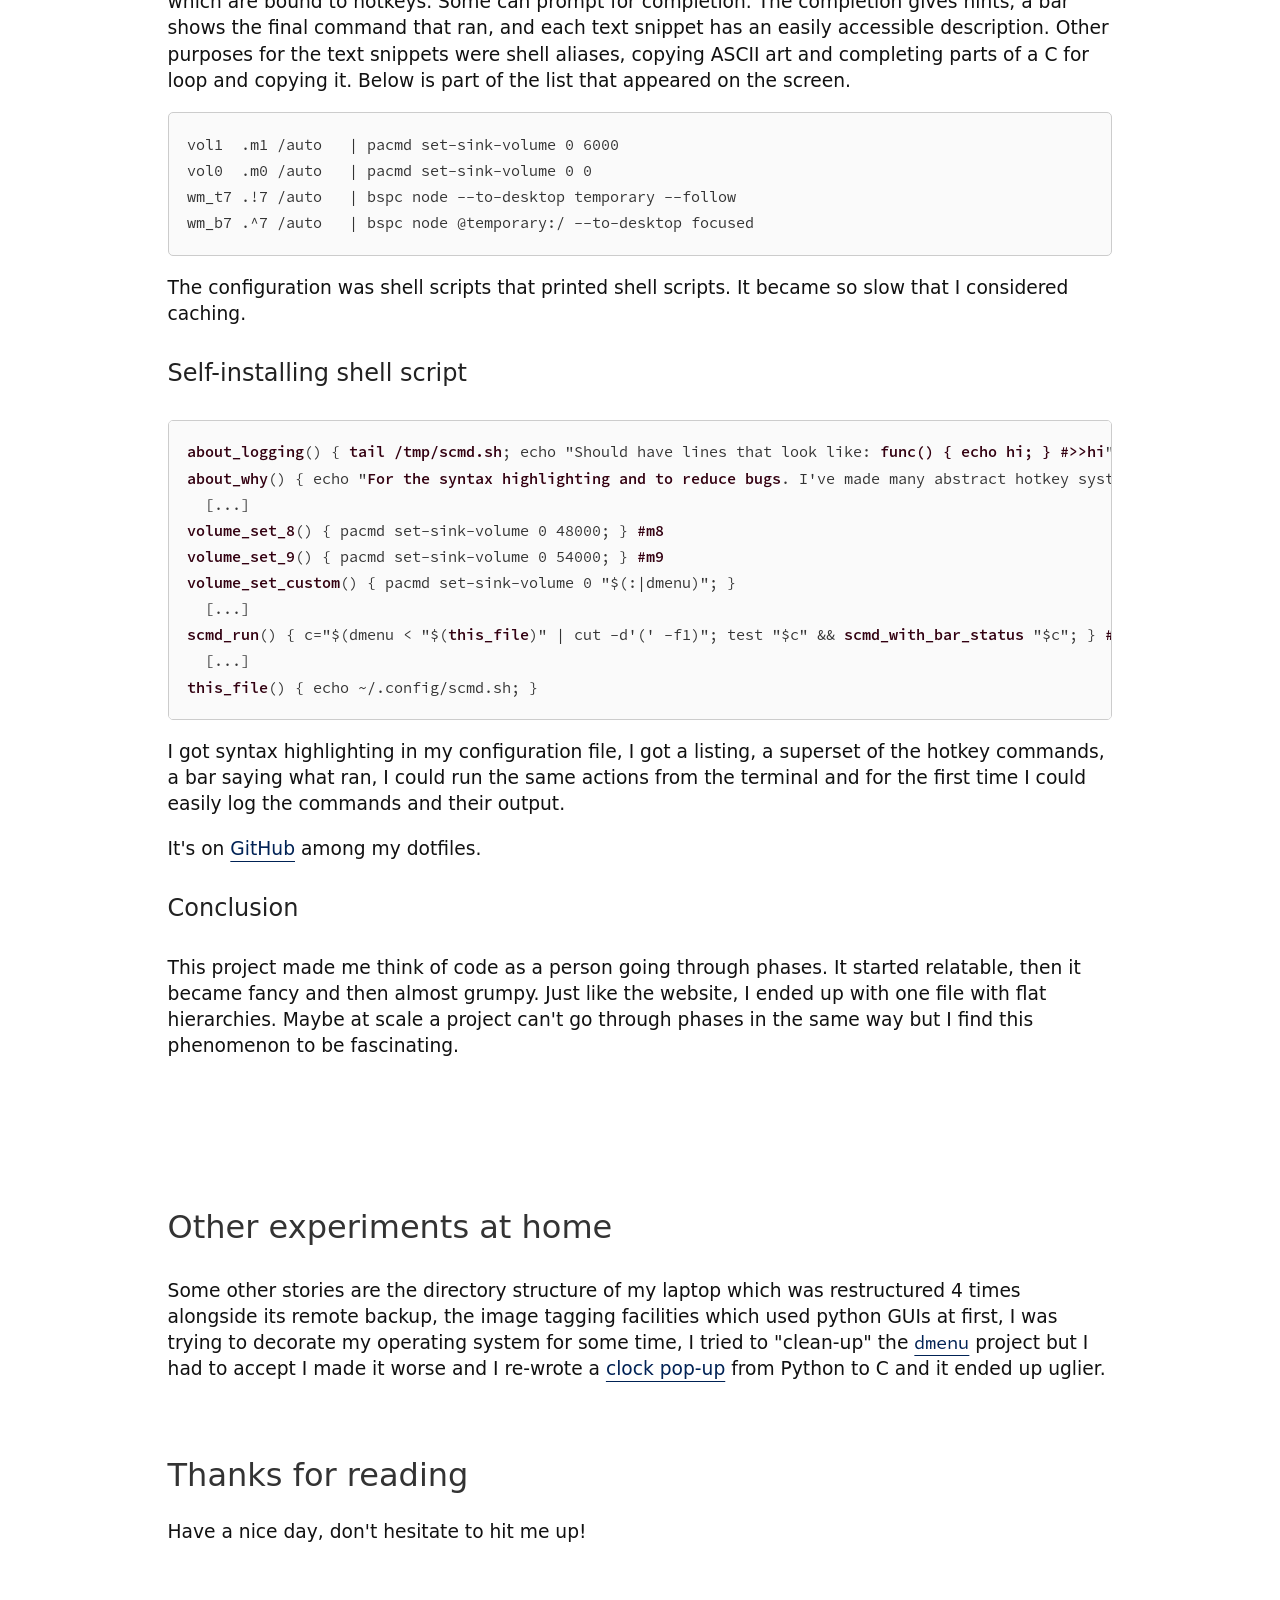
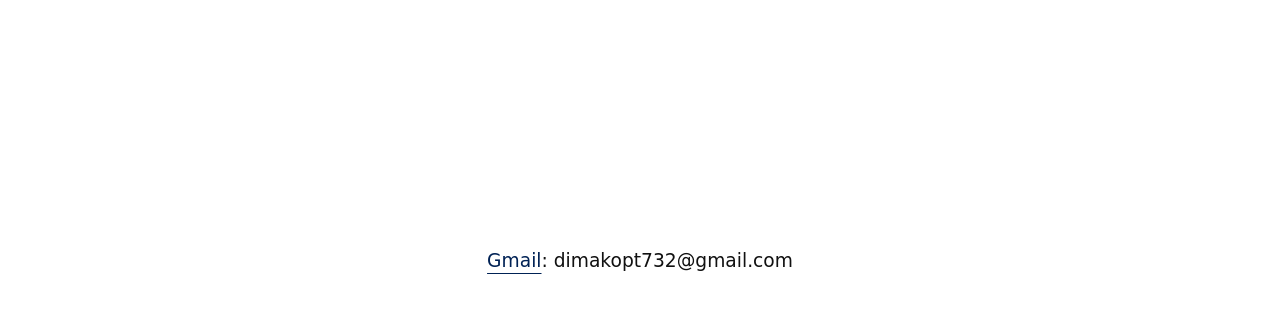
==== commit 153b02f3: "js and css files, smaller photo" ====
--- a/index.html
+++ b/index.html
@@ -7,198 +7,9 @@
 <meta charset="UTF-8">
 <meta name="robots" content="index, follow">
 <link rel="icon" href="favicon.ico">
-<script>
-function initColorScheme() {
-    const prefersDark = window.matchMedia('(prefers-color-scheme: dark)').matches;
-    const prefersContr = window.matchMedia('(prefers-contrast: more)').matches;
-    const preferredNow = prefersDark ? (prefersContr ? "contr" : "dark") : "light";
-
-    const lastPreferred = localStorage.getItem("portfolioColorSchemeLastPreferred");
-    const last = localStorage.getItem("portfolioColorSchemeLastUsed")
-    localStorage.setItem("portfolioColorSchemeLastPreferred", preferredNow);
-
-    if (lastPreferred === preferredNow && last)
-        setColorScheme(last);
-    else
-        setColorScheme(preferredNow);
-}
-
-initColorScheme();
-
-function setColorScheme(value) {
-    const binary = value === "contr" ? "dark" : value;
-    document.querySelector("html").style.colorScheme = binary;
-    document.querySelector("html").setAttribute("data-sch", value);
-    localStorage.setItem("portfolioColorSchemeLastUsed", value);
-}
-</script>
-<style>
-:root { color-scheme: light dark; }
-
-[data-sch=light] .bg { background-color: #fff; }
-[data-sch=light] a,
-[data-sch=light] a.fs1 { color: #025; }
-[data-sch=light] a:visited { color: #302; }
-[data-sch=light] .fs1 { color: #000; }
-[data-sch=light] .fs2 { color: #111; }
-[data-sch=light] .fs3 { color: #222; }
-[data-sch=light] .fs4 { color: #333; }
-[data-sch=light] .fs5 { color: #444; }
-
-[data-sch=contr] .bg { background-color: #000; }
-[data-sch=contr] a,
-[data-sch=contr] a.fs1 { color: #ff0; }
-[data-sch=contr] a:visited { color: #ffa; }
-
-.bg { background-color: #333; }
-a,
-a.fs1 { color: #bcf; }
-a:visited { color: #dcd; }
-.fs1 { color: #eee; }
-.fs2 { color: #ddd; }
-.fs3 { color: #ccc; }
-.fs4 { color: #bbb; }
-.fs5 { color: #bbb; }
-
-[data-sch=light] .code1 b { color: #301; }
-[data-sch=light] .code1 {
-    background-color: #fafafa;
-    border: 1px solid #ccc;
-    color: #333;
-}
-
-[data-sch=contr] .code1 b { color: #ff0; }
-[data-sch=contr] .code1 {
-    background-color: #000;
-    border: 1px solid #777;
-    color: #fff;
-}
-
-.code1 b { color: #da8; }
-.code1 {
-    background-color: #282828;
-    border: 1px solid #444;
-    color: #ccc;
-}
-
-body { font-family: system-ui,sans-serif; margin: 0; }
-a { text-underline-offset: 0.3em; }
-input, label { cursor: pointer; }
-pre { overflow-x: scroll; padding: 1em; border-radius: 5px; }
-pre > code { font-size: 0.4cm; }
-pre b { font-weight: normal; }
-code { font-family: source-code-pro-regular,monospace; }
-pre b { font-family: source-code-pro-semibold,monospace; }
-@font-face {
-    font-family: source-code-pro-regular;
-    src: url(r/source-code-pro-regular.otf);
-}
-@font-face {
-    font-family: source-code-pro-semibold;
-    src: url(r/source-code-pro-semibold.otf);
-}
-
-.ls1 { display: flex; flex-wrap: wrap; column-gap: 1.4em; padding: 0; }
-.ls1 > li { list-style: none; }
-.ls1 > li > a { display: flex; align-items: center; gap: 0.4em; padding: 1em 0; }
-.ls2 { padding: 0; margin: 0.5em 0; list-style: none; }
-.ls2 > li > label { display: inline-block; padding: 0.2em 0; }
-.column { margin: 0 auto; max-width: 30cm; padding: 0 1rem; }
-.header { position: relative; }
-
-fieldset.modal {
-    border: none;
-    padding: 0;
-    margin: 0;
-    display: inline-block;
-}
-fieldset.modal > legend {
-    padding-right: 1.3em;
-    border-radius: 4px;
-    position: relative;
-    cursor: pointer;
-}
-fieldset.modal > legend::after {
-    content: "";
-    position: absolute;
-    top: 0.2em;
-    right: 0;
-    width: 0.5em;
-    height: 0.5em;
-    border-bottom: 1px solid;
-    border-right: 1px solid;
-    transform: translate(0, 0.1em) rotate(45deg);
-}
-fieldset.modal:hover > legend::after {
-    border-bottom: 2px solid;
-    border-right: 2px solid;
-}
-fieldset.modal > .modal-box {
-    position: absolute;
-    top: -100vh;
-    left: 50%;
-    transform: translate(-50%, -10px);
-    opacity: 0%;
-    transition: transform 0.08s linear, opacity 0.08s linear;
-    width: max-content;
-    padding: 1em;
-    border-radius: 1em;
-    box-shadow: 0 0 10px -8px;
-}
-fieldset.modal:focus-within > .modal-box {
-    top: 1em;
-    opacity: 100%;
-    transform: translate(-50%, 0);
-}
-
-.fs1 { font-size: 12pt; line-height: 1.4em; }
-.fs2 { font-size: 14pt; line-height: 1.4em; }
-.fs3 { font-size: 18pt; line-height: 1.2em; }
-.fs4 { font-size: 24pt; line-height: 1.1em; }
-.fs5 { font-size: 32pt; line-height: 1em; }
-.fwn { font-weight: normal; }
-.picstretch { display: block; text-align: center; }
-.img { display: block; border-radius: 0 4px 4px 0; }
-.flex { display: flex; }
-.w100p { width: min(12cm, 100%); }
-.flexac { display: flex; align-items: center; }
-.flexjc { display: flex; justify-content: center; }
-.flexw { flex-wrap: wrap; }
-.spc { justify-content: space-between; }
-.m20 { margin: 0.6rem 0; }
-.m30 { margin: 1rem 0; }
-.ml2 { margin-left: 0.2em; }
-.ml3 { margin-left: 0.5em; }
-.ml4 { margin-left: 1em; }
-.ml5 { margin-left: 4em; }
-.mt1 { margin-top: 1.4cm; }
-.mt2 { margin-top: 1.8cm; }
-.mt3 { margin-top: 2.2cm; }
-.mt4 { margin-top: 2.6cm; }
-.mt5 { margin-top: 3.0cm; }
-.p20 { padding: 1rem 0; }
-.p30 { padding: 2rem 0; }
-.pl3 { padding-left: 1em; }
-.pl4 { padding-left: 2em; }
-.pt2 { padding-top: 1rem; }
-.gap3 { column-gap: 1cm; }
-.gap4 { column-gap: 2cm; }
-@media (min-width: 20cm) {
-    .wide-flex { display: flex; }
-    .wide-fix-size { width: min(10cm, 40vw); }
-    .fs5 { font-size: 40pt; line-height: 1em; }
-    .mt1 { margin-top: 2cm; }
-    .mt2 { margin-top: 3cm; }
-    .mt3 { margin-top: 4cm; }
-    .mt4 { margin-top: 5cm; }
-    .mt5 { margin-top: 8cm; }
-}
-.cards1 {
-    display: grid;
-    grid-template-columns: repeat(auto-fit, minmax(min(100%, 8cm), 1fr));
-}
-.bdb2 { border-bottom: 1px solid; padding-bottom: 0.2em; }
-</style>
+<link rel="stylesheet" href="style.css">
+<script src="globals.js"></script>
+<script> colorScheme.init(); </script>
 </head>
 <body class="bg fs2">
 <header class="column flexac flexw gap3 spc pt2 header">
@@ -247,16 +58,7 @@
 </label>
 </li>
 </ul>
-<script>
-  let q = "input[type=radio][name=theme]"
-  const themeRadios = document.querySelectorAll(q);
-  const sch = document.querySelector("html").getAttribute("data-sch");
-  for (let r of themeRadios) {
-      const v = r.getAttribute("value")
-      if (v == sch) r.checked = true;
-      r.onchange = function(_) {setColorScheme(v)}
-  }
-</script>
+<script> colorScheme.initInputs("input[type=radio][name=theme]") </script>
 </fieldset>
 <a class="p20" href="index-el.html">Greek</a>
 </header>
@@ -267,11 +69,11 @@
 I'm
 <strong>Theodore D.</strong>
 </h2>
-<p class="fs4 m20">
+<p class="fs3 m20">
 Undergraduate programmer with a focus on
 Linux and face to face interactions.
 </p>
-<p class="m20">
+<p class="fs1 m20">
 I'm looking for a 6 month part time internship,
 or maybe a 3 month full time one,
 so I can get my degree.
@@ -346,11 +148,9 @@
 </li>
 
 </ul>
-<h2 class="mt3 fs4 fwn"
->About me</h2>
-<div class="cards1 gap3">
+<div class="cards1 gap3 mt2">
 <section>
-<h3 class="fs3 fwn">Web development</h3>
+<h2 class="fs3 fwn">Web development</h2>
 <p>
 In July 2024 I interned full time
 <a href="https://helvia.ai/">
@@ -372,7 +172,7 @@
 </p>
 </section>
 <section>
-<h3 class="fs3 fwn">Linux</h3>
+<h2 class="fs3 fwn">Linux</h2>
 <p>
 I tried WSL in 2020, I believe,
 then I went to Linux Mint and then,
@@ -396,7 +196,7 @@
 </p>
 </section>
 <section>
-<h3 class="fs3 fwn">Social experiences</h3>
+<h2 class="fs3 fwn">Social experiences</h2>
 <p>
 I was a stereotypical programmer up to about 2021,
 today I do have a few friends.
@@ -415,17 +215,17 @@
 </section>
 </div>
 
-<h3 class="fs4 fwn">
+<h2 class="fs4 fwn">
 <a href="r/cv-2024-10-10.pdf" style="font-weight: bold"
 >CV as PDF</a>
-</h3>
+</h2>
 <p>
 The CV complements this site.
 It emphasizes the parts that are more measurable.
 </p>
 
 
-<h2 class="fs5 fwn mt4">Most educational projects</h2>
+<h2 class="fs5 fwn mt4">Some projects</h2>
 <p>
 The project that taught me the most, by far, is
 <a href="https://theodoros-d-alenas.site/key-mouth/"
--- a/style.css
+++ b/style.css
@@ -0,0 +1,165 @@
+:root { color-scheme: light dark; }
+
+[data-sch=light] .bg { background-color: #fff; }
+[data-sch=light] a,
+[data-sch=light] a.fs1 { color: #025; }
+[data-sch=light] a:visited { color: #302; }
+[data-sch=light] .fs1 { color: #000; }
+[data-sch=light] .fs2 { color: #111; }
+[data-sch=light] .fs3 { color: #222; }
+[data-sch=light] .fs4 { color: #333; }
+[data-sch=light] .fs5 { color: #444; }
+
+[data-sch=contr] .bg { background-color: #000; }
+[data-sch=contr] a,
+[data-sch=contr] a.fs1 { color: #ff0; }
+[data-sch=contr] a:visited { color: #ffa; }
+
+.bg { background-color: #333; }
+a,
+a.fs1 { color: #bcf; }
+a:visited { color: #dcd; }
+.fs1 { color: #eee; }
+.fs2 { color: #ddd; }
+.fs3 { color: #ccc; }
+.fs4 { color: #bbb; }
+.fs5 { color: #bbb; }
+
+[data-sch=light] .code1 b { color: #301; }
+[data-sch=light] .code1 {
+    background-color: #fafafa;
+    border: 1px solid #ccc;
+    color: #333;
+}
+
+[data-sch=contr] .code1 b { color: #ff0; }
+[data-sch=contr] .code1 {
+    background-color: #000;
+    border: 1px solid #777;
+    color: #fff;
+}
+
+.code1 b { color: #da8; }
+.code1 {
+    background-color: #282828;
+    border: 1px solid #444;
+    color: #ccc;
+}
+
+body { font-family: system-ui,sans-serif; margin: 0; }
+a { text-underline-offset: 0.3em; }
+input, label { cursor: pointer; }
+pre { overflow-x: scroll; padding: 1em; border-radius: 5px; }
+pre > code { font-size: 0.4cm; }
+pre b { font-weight: normal; }
+code { font-family: source-code-pro-regular,monospace; }
+pre b { font-family: source-code-pro-semibold,monospace; }
+@font-face {
+    font-family: source-code-pro-regular;
+    src: url(r/source-code-pro-regular.otf);
+}
+@font-face {
+    font-family: source-code-pro-semibold;
+    src: url(r/source-code-pro-semibold.otf);
+}
+
+.ls1 { display: flex; flex-wrap: wrap; column-gap: 1.4em; padding: 0; }
+.ls1 > li { list-style: none; }
+.ls1 > li > a { display: flex; align-items: center; gap: 0.4em; padding: 1em 0; }
+.ls2 { padding: 0; margin: 0.5em 0; list-style: none; }
+.ls2 > li > label { display: inline-block; padding: 0.2em 0; }
+.column { margin: 0 auto; max-width: 25cm; padding: 0 1rem; }
+.header { position: relative; }
+
+fieldset.modal {
+    border: none;
+    padding: 0;
+    margin: 0;
+    display: inline-block;
+}
+fieldset.modal > legend {
+    padding-right: 1.3em;
+    border-radius: 4px;
+    position: relative;
+    cursor: pointer;
+}
+fieldset.modal > legend::after {
+    content: "";
+    position: absolute;
+    top: 0.2em;
+    right: 0;
+    width: 0.5em;
+    height: 0.5em;
+    border-bottom: 1px solid;
+    border-right: 1px solid;
+    transform: translate(0, 0.1em) rotate(45deg);
+}
+fieldset.modal:hover > legend::after {
+    border-bottom: 2px solid;
+    border-right: 2px solid;
+}
+fieldset.modal > .modal-box {
+    position: absolute;
+    top: -100vh;
+    left: 50%;
+    transform: translate(-50%, -10px);
+    opacity: 0%;
+    transition: transform 0.08s linear, opacity 0.08s linear;
+    width: max-content;
+    padding: 1em;
+    border-radius: 1em;
+    box-shadow: 0 0 10px -8px;
+}
+fieldset.modal:focus-within > .modal-box {
+    top: 1em;
+    opacity: 100%;
+    transform: translate(-50%, 0);
+}
+
+.fs1 { font-size: 12pt; line-height: 1.4em; }
+.fs2 { font-size: 14pt; line-height: 1.4em; }
+.fs3 { font-size: 18pt; line-height: 1.2em; }
+.fs4 { font-size: 24pt; line-height: 1.1em; }
+.fs5 { font-size: 32pt; line-height: 1em; }
+.fwn { font-weight: normal; }
+.picstretch { display: block; text-align: center; }
+.img { display: block; border-radius: 0 4px 4px 0; }
+.flex { display: flex; }
+.w100p { width: min(12cm, 100%); }
+.flexac { display: flex; align-items: center; }
+.flexjc { display: flex; justify-content: center; }
+.flexw { flex-wrap: wrap; }
+.spc { justify-content: space-between; }
+.m20 { margin: 0.6rem 0; }
+.m30 { margin: 1rem 0; }
+.ml2 { margin-left: 0.2em; }
+.ml3 { margin-left: 0.5em; }
+.ml4 { margin-left: 1em; }
+.ml5 { margin-left: 4em; }
+.mt1 { margin-top: 1.4cm; }
+.mt2 { margin-top: 1.8cm; }
+.mt3 { margin-top: 2.2cm; }
+.mt4 { margin-top: 2.6cm; }
+.mt5 { margin-top: 3.0cm; }
+.p20 { padding: 1rem 0; }
+.p30 { padding: 2rem 0; }
+.pl3 { padding-left: 1em; }
+.pl4 { padding-left: 2em; }
+.pt2 { padding-top: 1rem; }
+.gap3 { column-gap: 1cm; }
+.gap4 { column-gap: 2cm; }
+@media (min-width: 20cm) {
+    .wide-flex { display: flex; }
+    .wide-fix-size { width: min(8cm, 40vw); }
+    .fs5 { font-size: 40pt; line-height: 1em; }
+    .mt1 { margin-top: 2cm; }
+    .mt2 { margin-top: 3cm; }
+    .mt3 { margin-top: 4cm; }
+    .mt4 { margin-top: 5cm; }
+    .mt5 { margin-top: 8cm; }
+}
+.cards1 {
+    display: grid;
+    grid-template-columns: repeat(auto-fit, minmax(min(100%, 8cm), 1fr));
+}
+.bdb2 { border-bottom: 1px solid; padding-bottom: 0.2em; }
